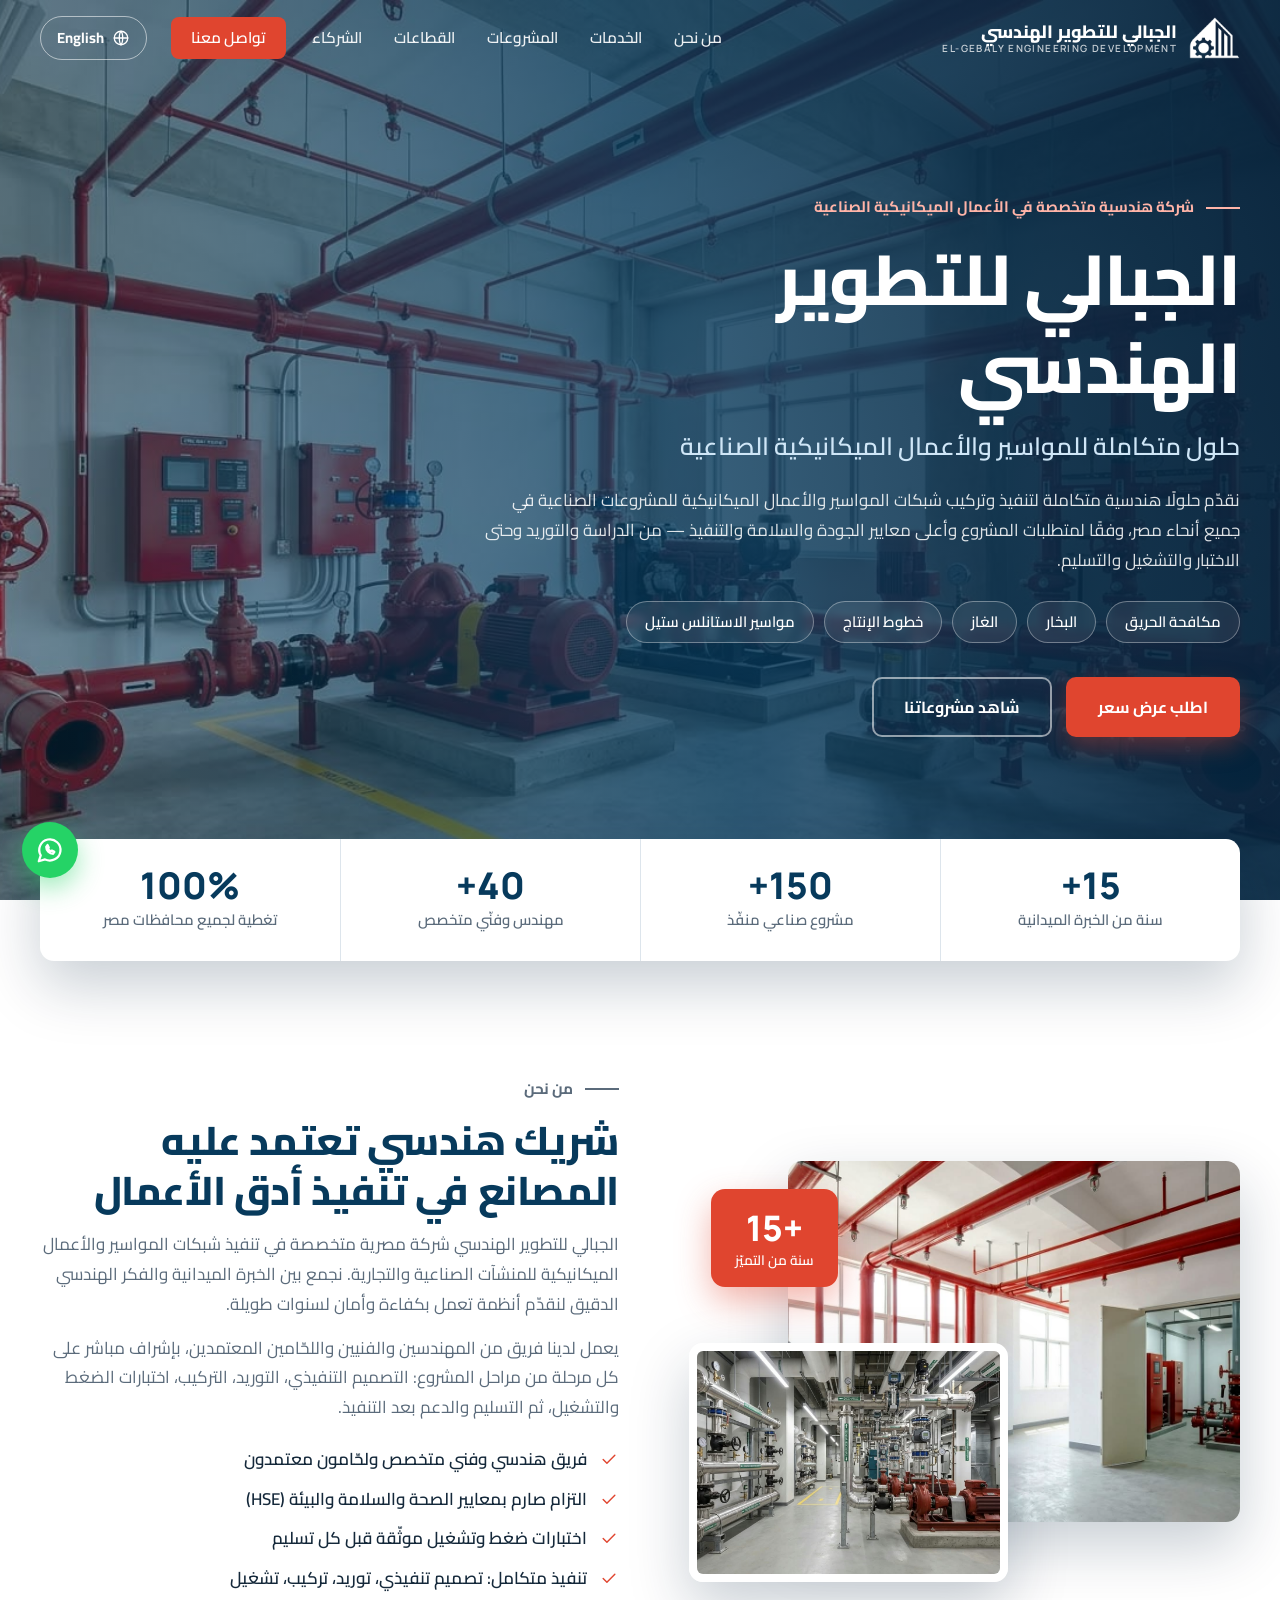
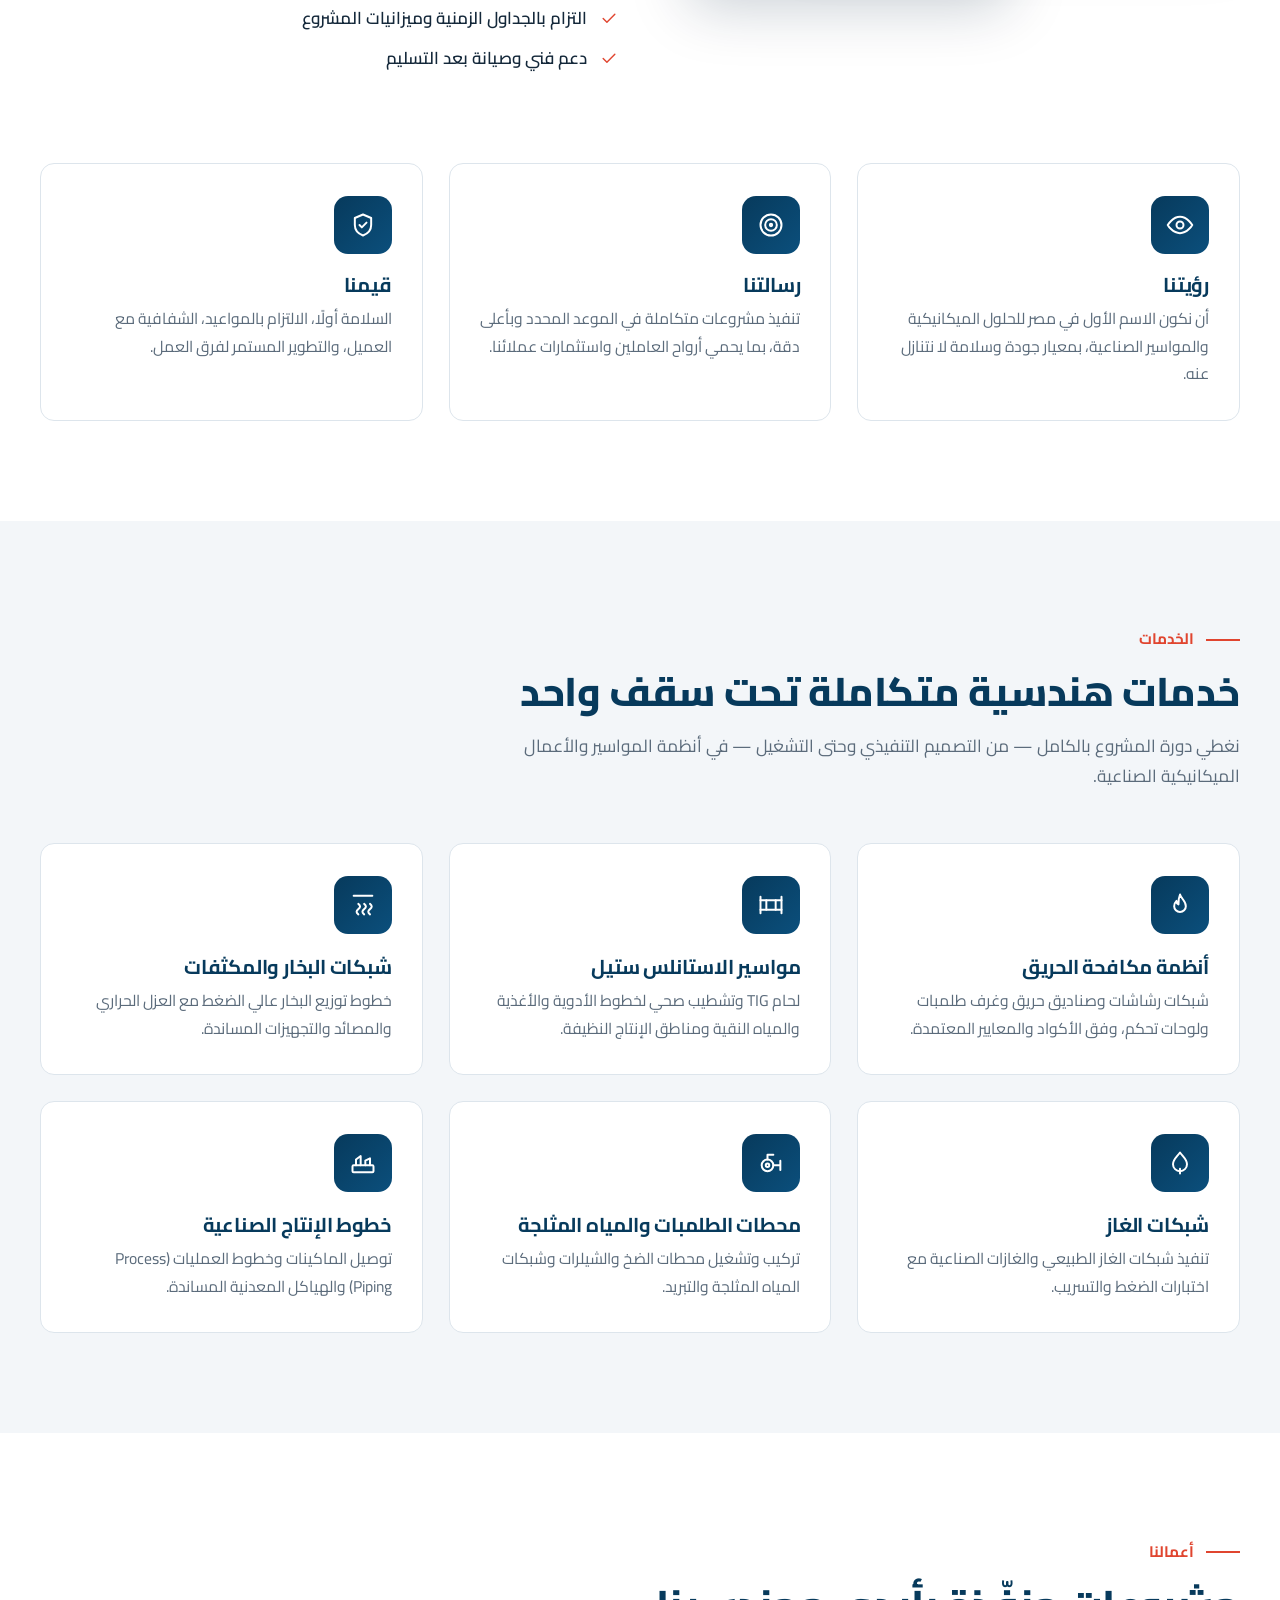
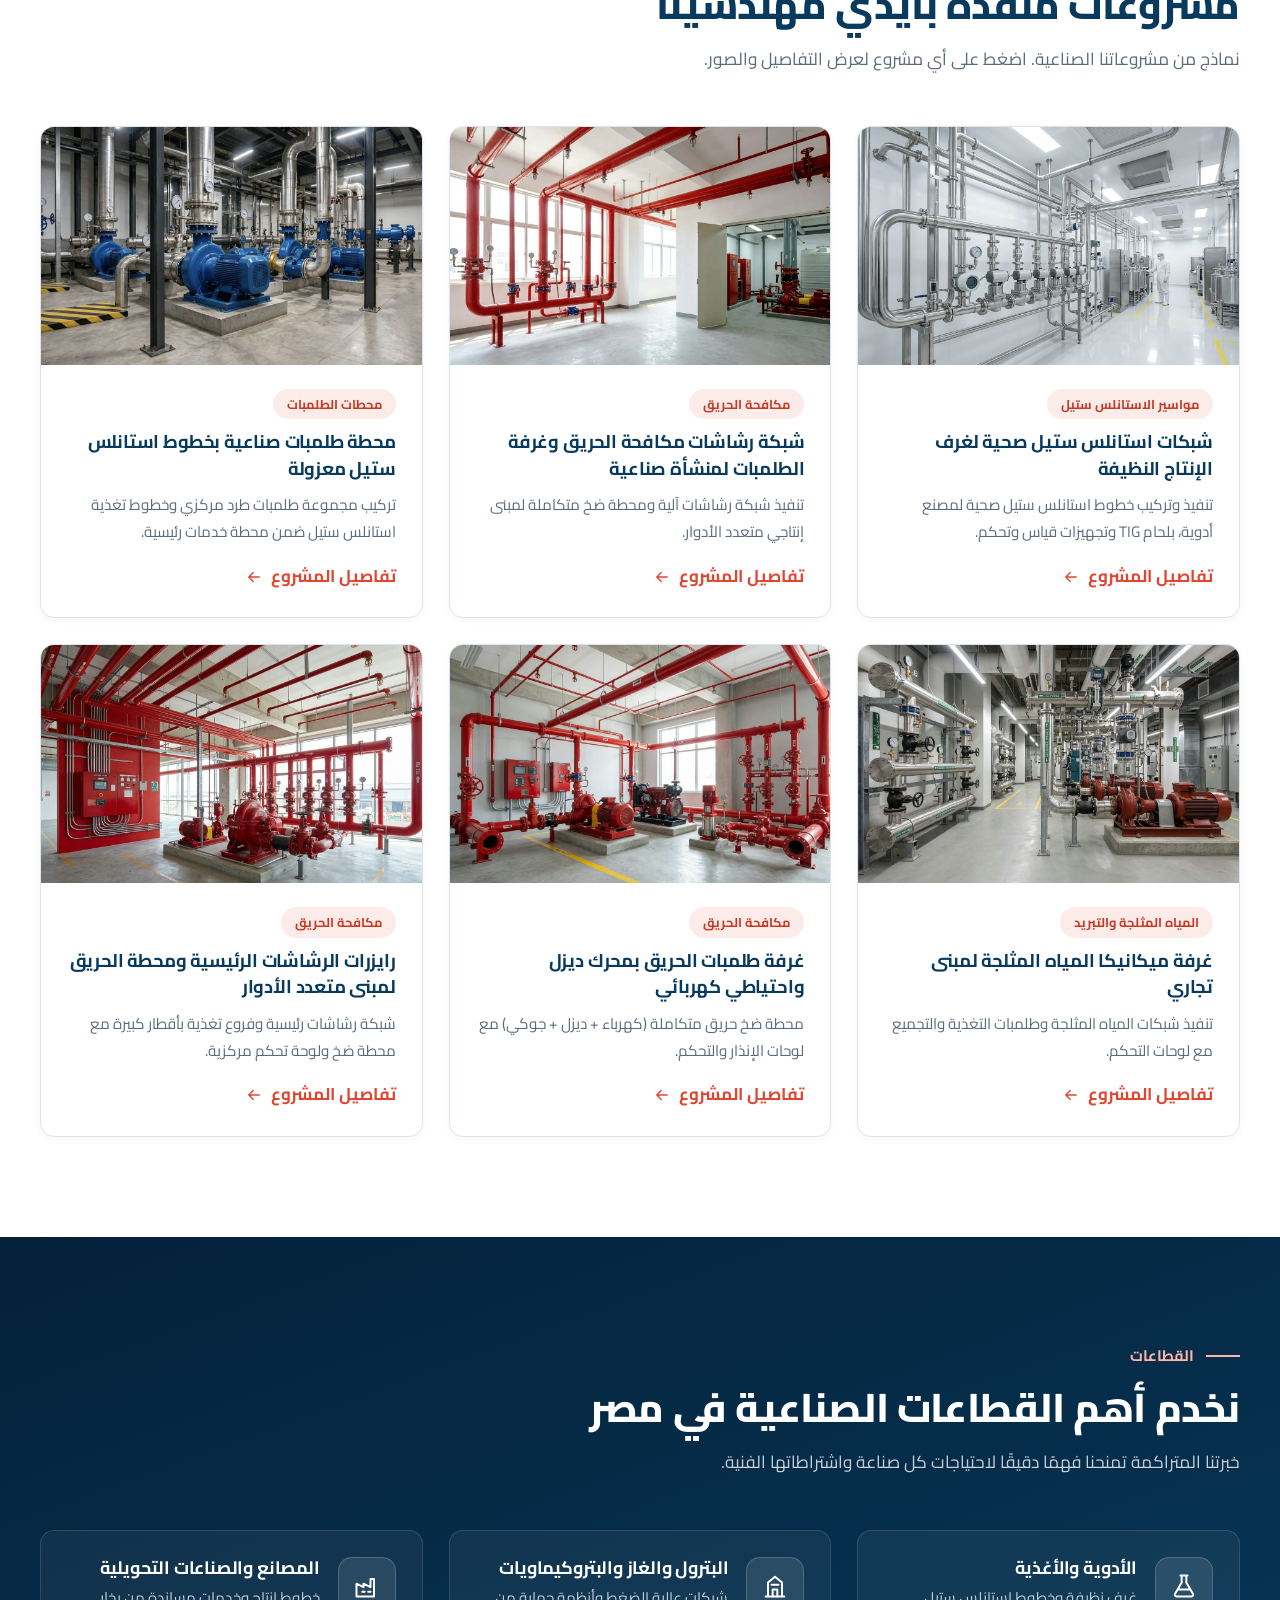
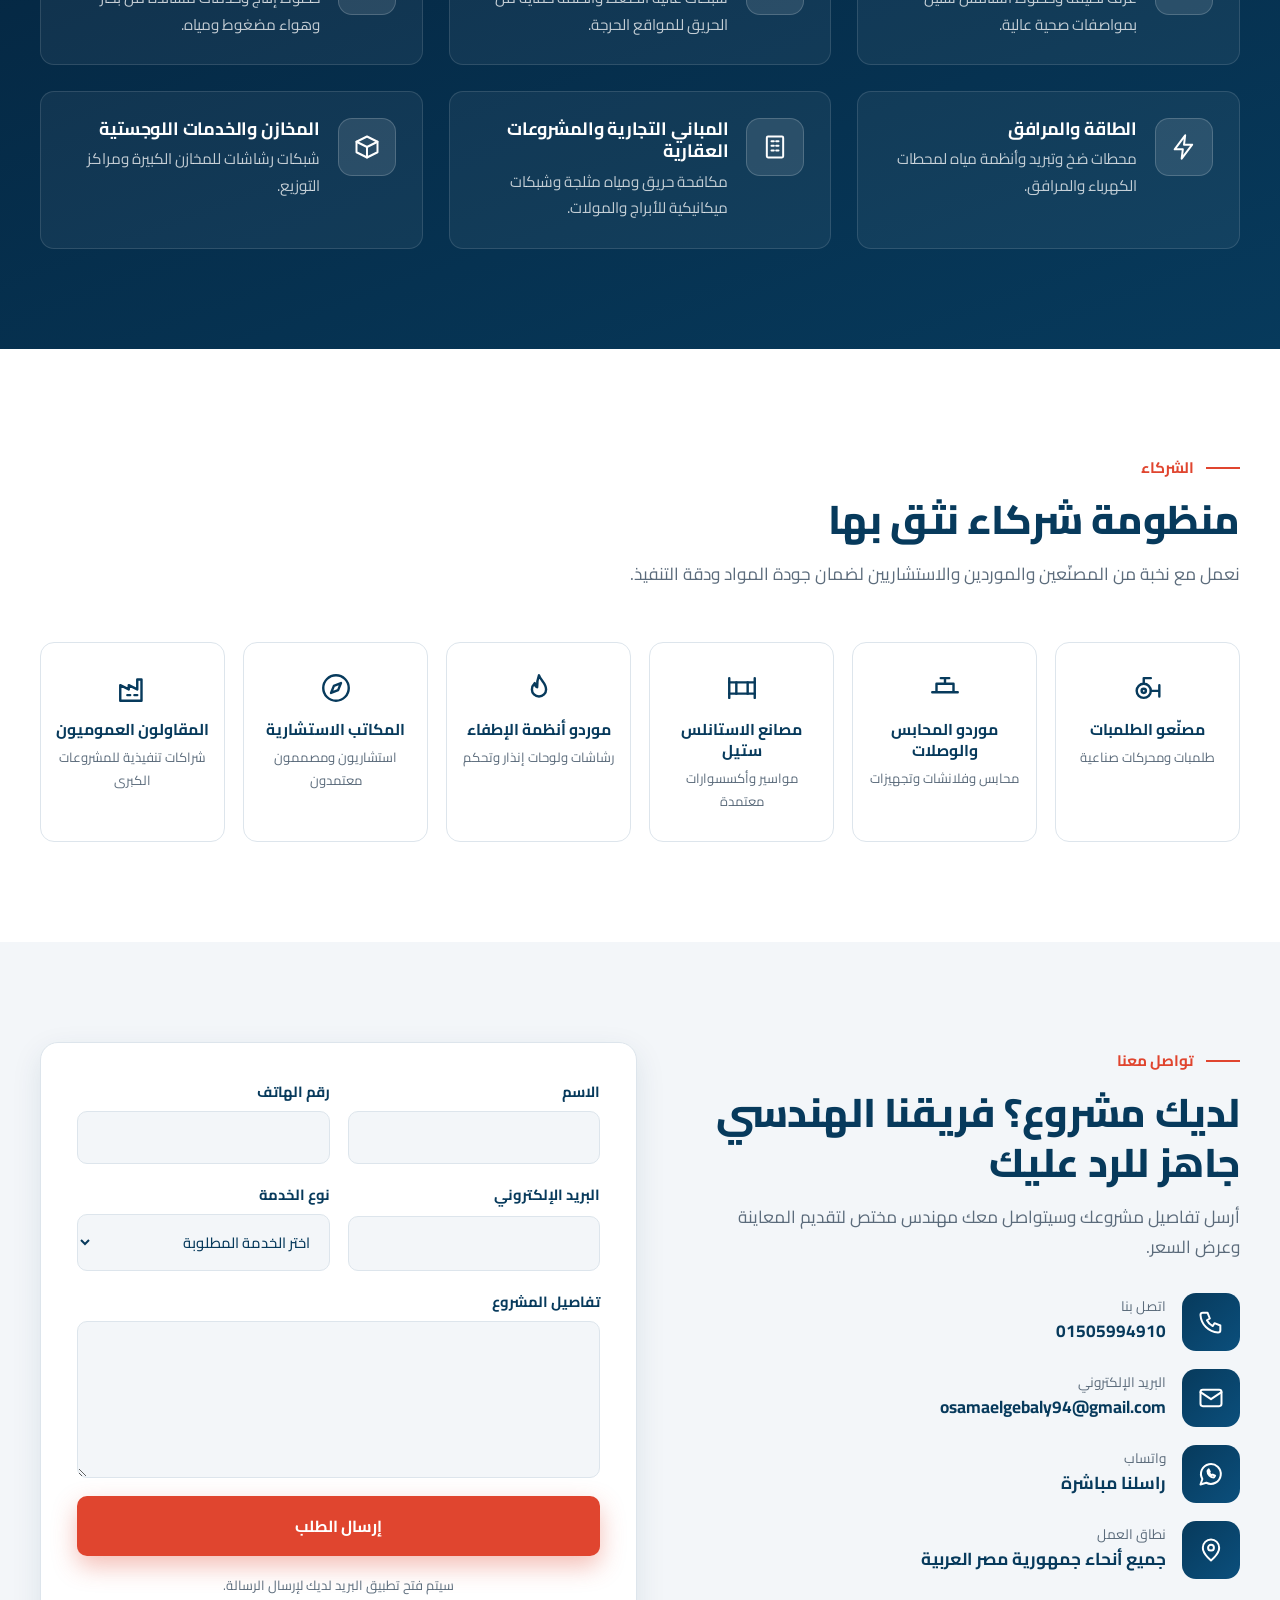
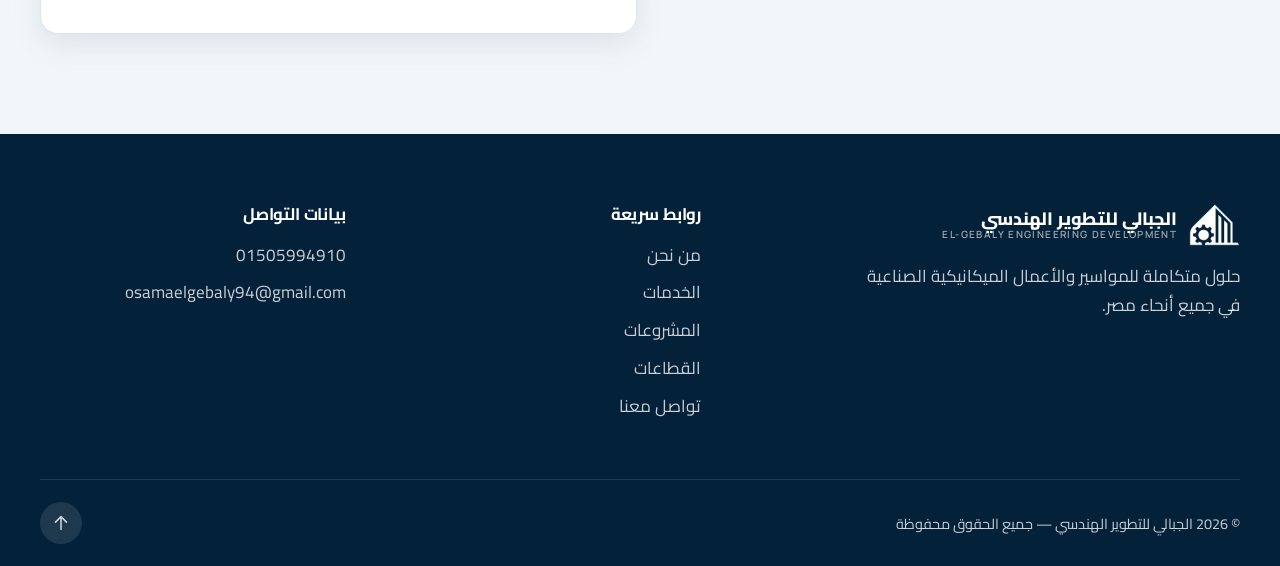
==== index.html @ 5c87c957 "Add El-Gebaly website" ====
<!DOCTYPE html>
<html lang="ar" dir="rtl">
<head>
  <meta charset="utf-8">
  <meta name="viewport" content="width=device-width, initial-scale=1">
  <title>الجبالي للتطوير الهندسي | حلول متكاملة للمواسير والأعمال الميكانيكية الصناعية</title>
  <meta name="description" content="الجبالي للتطوير الهندسي: تنفيذ وتركيب شبكات مكافحة الحريق والبخار والغاز ومواسير الاستانلس ستيل والأعمال الميكانيكية للمشروعات الصناعية في جميع أنحاء مصر.">
  <meta name="theme-color" content="#073a5c">
  <link rel="icon" type="image/png" href="assets/img/logo-mark.png">
  <link rel="preconnect" href="https://fonts.googleapis.com">
  <link rel="preconnect" href="https://fonts.gstatic.com" crossorigin>
  <link href="https://fonts.googleapis.com/css2?family=Cairo:wght@400;500;600;700;800&family=Manrope:wght@400;500;600;700;800&display=swap" rel="stylesheet">
  <link rel="stylesheet" href="css/style.css">
</head>
<body>

<a class="skip" href="#main">Skip to content</a>

<header class="header" id="header">
  <div class="wrap header-in">
    <a class="brand" href="#top" aria-label="El-Gebaly">
      <img src="assets/img/logo-mark.png" alt="" width="46" height="38">
      <span class="brand-text"><strong data-i18n="brand.name">الجبالي للتطوير الهندسي</strong><small data-i18n="brand.sub">EL-GEBALY ENGINEERING DEVELOPMENT</small></span>
    </a>

    <nav class="nav" id="nav" aria-label="Main">
      <a href="#about" data-spy="about" data-i18n="nav.about">من نحن</a>
      <a href="#services" data-spy="services" data-i18n="nav.services">الخدمات</a>
      <a href="#projects" data-spy="projects" data-i18n="nav.projects">المشروعات</a>
      <a href="#sectors" data-spy="sectors" data-i18n="nav.sectors">القطاعات</a>
      <a href="#partners" data-spy="partners" data-i18n="nav.partners">الشركاء</a>
      <a href="#contact" data-spy="contact" class="nav-cta" data-i18n="nav.contact">تواصل معنا</a>
    </nav>

    <div class="header-actions">
      <button class="lang-btn" id="langSwitch" type="button" aria-label="Switch language to English">
        <svg class="ic" viewBox="0 0 24 24" fill="none" stroke="currentColor" stroke-width="1.7" stroke-linecap="round" stroke-linejoin="round" aria-hidden="true"><circle cx="12" cy="12" r="9"/><path d="M3 12h18M12 3c3 3 3 15 0 18M12 3c-3 3-3 15 0 18"/></svg>
        <span>English</span>
      </button>
      <button class="nav-toggle" id="navToggle" type="button" aria-expanded="false" aria-controls="nav" data-i18n-aria="nav.menu" aria-label="القائمة"><i></i><i></i><i></i></button>
    </div>
  </div>
</header>

<main id="main">

  <!-- ============ HERO ============ -->
  <section class="hero" id="top">
    <div class="hero-slides" id="heroSlides" aria-hidden="true"></div>
    <div class="hero-shade" aria-hidden="true"></div>
    <div class="wrap hero-in">
      <p class="eyebrow eyebrow-light" data-i18n="hero.eyebrow">شركة هندسية متخصصة في الأعمال الميكانيكية الصناعية</p>
      <h1 data-i18n="hero.title">الجبالي للتطوير الهندسي</h1>
      <p class="hero-sub" data-i18n="hero.sub">حلول متكاملة للمواسير والأعمال الميكانيكية الصناعية</p>
      <p class="hero-text" data-i18n="hero.text"></p>
      <ul class="tags" id="heroTags"></ul>
      <div class="hero-cta">
        <a class="btn btn-primary" href="#contact"><span data-i18n="hero.cta1">اطلب عرض سعر</span></a>
        <a class="btn btn-ghost" href="#projects"><span data-i18n="hero.cta2">شاهد مشروعاتنا</span></a>
      </div>
    </div>

    <div class="wrap stats-wrap">
      <div class="stats">
        <div class="stat"><b class="stat-num" id="stat1" data-target="15">15</b><span data-i18n="stats.1.l"></span></div>
        <div class="stat"><b class="stat-num" id="stat2" data-target="150">150</b><span data-i18n="stats.2.l"></span></div>
        <div class="stat"><b class="stat-num" id="stat3" data-target="40">40</b><span data-i18n="stats.3.l"></span></div>
        <div class="stat"><b class="stat-num" id="stat4" data-target="100" data-suffix="%">100%</b><span data-i18n="stats.4.l"></span></div>
      </div>
    </div>
  </section>

  <!-- ============ ABOUT ============ -->
  <section class="section about" id="about">
    <div class="wrap about-grid">
      <div class="about-media reveal">
        <img class="about-img-1" src="assets/img/project-2.jpg" alt="" loading="lazy" width="1376" height="768">
        <img class="about-img-2" src="assets/img/project-4.jpg" alt="" loading="lazy" width="1376" height="768">
        <div class="about-badge"><b data-i18n="about.badge.v">+15</b><span data-i18n="about.badge.l">سنة من التميّز</span></div>
      </div>

      <div class="about-copy reveal">
        <p class="eyebrow" data-i18n="about.eyebrow">من نحن</p>
        <h2 data-i18n="about.title"></h2>
        <p data-i18n="about.p1"></p>
        <p data-i18n="about.p2"></p>
        <ul class="checks" id="aboutPoints"></ul>
      </div>
    </div>

    <div class="wrap pillars">
      <article class="pillar reveal">
        <div class="icon-box">
          <svg class="ic" viewBox="0 0 24 24" fill="none" stroke="currentColor" stroke-width="1.7" stroke-linecap="round" stroke-linejoin="round" aria-hidden="true"><path d="M1.5 12S5.5 5 12 5s10.5 7 10.5 7-4 7-10.5 7S1.5 12 1.5 12Z"/><circle cx="12" cy="12" r="3"/></svg>
        </div>
        <h3 data-i18n="about.vision.t">رؤيتنا</h3><p data-i18n="about.vision.d"></p>
      </article>
      <article class="pillar reveal" style="--d:80ms">
        <div class="icon-box">
          <svg class="ic" viewBox="0 0 24 24" fill="none" stroke="currentColor" stroke-width="1.7" stroke-linecap="round" stroke-linejoin="round" aria-hidden="true"><circle cx="12" cy="12" r="9"/><circle cx="12" cy="12" r="5"/><circle cx="12" cy="12" r="1"/></svg>
        </div>
        <h3 data-i18n="about.mission.t">رسالتنا</h3><p data-i18n="about.mission.d"></p>
      </article>
      <article class="pillar reveal" style="--d:160ms">
        <div class="icon-box">
          <svg class="ic" viewBox="0 0 24 24" fill="none" stroke="currentColor" stroke-width="1.7" stroke-linecap="round" stroke-linejoin="round" aria-hidden="true"><path d="M12 3 5 6v6c0 4.5 3 7.5 7 9 4-1.5 7-4.5 7-9V6l-7-3Z"/><path d="m9 12 2 2 4-4"/></svg>
        </div>
        <h3 data-i18n="about.values.t">قيمنا</h3><p data-i18n="about.values.d"></p>
      </article>
    </div>
  </section>

  <!-- ============ SERVICES + PROJECTS ============ -->
  <section class="section alt" id="services">
    <div class="wrap">
      <header class="section-head reveal">
        <p class="eyebrow" data-i18n="services.eyebrow">الخدمات</p>
        <h2 data-i18n="services.title"></h2>
        <p class="lead" data-i18n="services.lead"></p>
      </header>
      <div class="grid grid-3" id="servicesGrid"></div>
    </div>
  </section>

  <section class="section" id="projects">
    <div class="wrap">
      <header class="section-head reveal">
        <p class="eyebrow" data-i18n="projects.eyebrow">أعمالنا</p>
        <h2 data-i18n="projects.title"></h2>
        <p class="lead" data-i18n="projects.lead"></p>
      </header>
      <div class="grid grid-3 projects" id="projectsGrid"></div>
    </div>
  </section>

  <!-- ============ SECTORS ============ -->
  <section class="section dark" id="sectors">
    <div class="wrap">
      <header class="section-head reveal">
        <p class="eyebrow eyebrow-light" data-i18n="sectors.eyebrow">القطاعات</p>
        <h2 data-i18n="sectors.title"></h2>
        <p class="lead" data-i18n="sectors.lead"></p>
      </header>
      <div class="grid grid-3" id="sectorsGrid"></div>
    </div>
  </section>

  <!-- ============ PARTNERS ============ -->
  <section class="section" id="partners">
    <div class="wrap">
      <header class="section-head reveal">
        <p class="eyebrow" data-i18n="partners.eyebrow">الشركاء</p>
        <h2 data-i18n="partners.title"></h2>
        <p class="lead" data-i18n="partners.lead"></p>
      </header>
      <div class="partners-grid" id="partnersGrid"></div>
    </div>
  </section>

  <!-- ============ CONTACT ============ -->
  <section class="section alt contact" id="contact">
    <div class="wrap contact-grid">
      <div class="contact-info reveal">
        <p class="eyebrow" data-i18n="contact.eyebrow">تواصل معنا</p>
        <h2 data-i18n="contact.title"></h2>
        <p class="lead" data-i18n="contact.lead"></p>

        <ul class="contact-list">
          <li>
            <div class="icon-box"><svg class="ic" viewBox="0 0 24 24" fill="none" stroke="currentColor" stroke-width="1.7" stroke-linecap="round" stroke-linejoin="round" aria-hidden="true"><path d="M5 4h4l2 5-2.5 1.5a11 11 0 0 0 5 5L15 13l5 2v4a2 2 0 0 1-2 2A16 16 0 0 1 3 6a2 2 0 0 1 2-2Z"/></svg></div>
            <div><small data-i18n="contact.phone">اتصل بنا</small><a href="tel:+201505994910" dir="ltr">01505994910</a></div>
          </li>
          <li>
            <div class="icon-box"><svg class="ic" viewBox="0 0 24 24" fill="none" stroke="currentColor" stroke-width="1.7" stroke-linecap="round" stroke-linejoin="round" aria-hidden="true"><rect x="3" y="5" width="18" height="14" rx="2"/><path d="m3 7 9 6 9-6"/></svg></div>
            <div><small data-i18n="contact.email">البريد الإلكتروني</small><a href="mailto:osamaelgebaly94@gmail.com" dir="ltr">osamaelgebaly94@gmail.com</a></div>
          </li>
          <li>
            <div class="icon-box"><svg class="ic" viewBox="0 0 24 24" fill="none" stroke="currentColor" stroke-width="1.7" stroke-linecap="round" stroke-linejoin="round" aria-hidden="true"><path d="M3 21l1.6-4.7A8.5 8.5 0 1 1 8 19.5L3 21Z"/><path d="M9 9.5c0 3 2.5 5.5 5.5 5.5l1-1.5-2-1-1 .5c-.8-.4-1.6-1.2-2-2l.5-1-1-2L9 9.5Z"/></svg></div>
            <div><small data-i18n="contact.whatsapp">واتساب</small><a href="https://wa.me/201505994910" target="_blank" rel="noopener" data-i18n="contact.whatsapp.v">راسلنا مباشرة</a></div>
          </li>
          <li>
            <div class="icon-box"><svg class="ic" viewBox="0 0 24 24" fill="none" stroke="currentColor" stroke-width="1.7" stroke-linecap="round" stroke-linejoin="round" aria-hidden="true"><path d="M12 21s7-6 7-11a7 7 0 0 0-14 0c0 5 7 11 7 11Z"/><circle cx="12" cy="10" r="2.5"/></svg></div>
            <div><small data-i18n="contact.area">نطاق العمل</small><span data-i18n="contact.area.v">جميع أنحاء جمهورية مصر العربية</span></div>
          </li>
        </ul>
      </div>

      <form class="form reveal" id="contactForm" style="--d:100ms">
        <div class="row">
          <label><span data-i18n="form.name">الاسم</span><input id="fName" type="text" required autocomplete="name"></label>
          <label><span data-i18n="form.phone">رقم الهاتف</span><input id="fPhone" type="tel" dir="ltr" required autocomplete="tel"></label>
        </div>
        <div class="row">
          <label><span data-i18n="form.email">البريد الإلكتروني</span><input id="fEmail" type="email" dir="ltr" autocomplete="email"></label>
          <label><span data-i18n="form.service">نوع الخدمة</span><select id="fService"></select></label>
        </div>
        <label><span data-i18n="form.message">تفاصيل المشروع</span><textarea id="fMsg" rows="5" required></textarea></label>
        <button class="btn btn-primary" type="submit"><span data-i18n="form.send">إرسال الطلب</span></button>
        <p class="form-note" data-i18n="form.note"></p>
      </form>
    </div>
  </section>

</main>

<footer class="footer">
  <div class="wrap footer-grid">
    <div class="footer-brand">
      <a class="brand brand-light" href="#top">
        <img src="assets/img/logo-mark-white.png" alt="" width="46" height="38">
        <span class="brand-text"><strong data-i18n="brand.name">الجبالي للتطوير الهندسي</strong><small data-i18n="brand.sub">EL-GEBALY ENGINEERING DEVELOPMENT</small></span>
      </a>
      <p data-i18n="footer.about"></p>
    </div>
    <div>
      <h4 data-i18n="footer.links">روابط سريعة</h4>
      <ul>
        <li><a href="#about" data-i18n="nav.about">من نحن</a></li>
        <li><a href="#services" data-i18n="nav.services">الخدمات</a></li>
        <li><a href="#projects" data-i18n="nav.projects">المشروعات</a></li>
        <li><a href="#sectors" data-i18n="nav.sectors">القطاعات</a></li>
        <li><a href="#contact" data-i18n="nav.contact">تواصل معنا</a></li>
      </ul>
    </div>
    <div>
      <h4 data-i18n="footer.contact">بيانات التواصل</h4>
      <ul>
        <li><a href="tel:+201505994910" dir="ltr">01505994910</a></li>
        <li><a href="mailto:osamaelgebaly94@gmail.com" dir="ltr">osamaelgebaly94@gmail.com</a></li>
      </ul>
    </div>
  </div>
  <div class="wrap footer-bottom">
    <span>© <span data-year>2026</span> <span data-i18n="brand.name">الجبالي للتطوير الهندسي</span> — <span data-i18n="footer.rights">جميع الحقوق محفوظة</span></span>
    <a href="#top" class="to-top" data-i18n-aria="footer.top" aria-label="العودة للأعلى">
      <svg class="ic" viewBox="0 0 24 24" fill="none" stroke="currentColor" stroke-width="1.7" stroke-linecap="round" stroke-linejoin="round" aria-hidden="true"><path d="M12 19V5M6 11l6-6 6 6"/></svg>
    </a>
  </div>
</footer>

<a class="wa-float" href="https://wa.me/201505994910" target="_blank" rel="noopener" aria-label="WhatsApp">
  <svg viewBox="0 0 24 24" fill="none" stroke="currentColor" stroke-width="1.8" stroke-linecap="round" stroke-linejoin="round" aria-hidden="true"><path d="M3 21l1.6-4.7A8.5 8.5 0 1 1 8 19.5L3 21Z"/><path d="M9 9.5c0 3 2.5 5.5 5.5 5.5l1-1.5-2-1-1 .5c-.8-.4-1.6-1.2-2-2l.5-1-1-2L9 9.5Z"/></svg>
</a>

<script src="js/data.js"></script>
<script src="js/main.js"></script>
</body>
</html>
---- css/style.css ----
/* =========================================================
   El-Gebaly Engineering Development
   Direction-aware (RTL default / LTR) — uses logical properties
   ========================================================= */
:root {
  --navy: #073a5c;
  --navy-2: #0b4f7c;
  --deep: #04213a;
  --accent: #e0452f;
  --accent-2: #c93a26;
  --ink: #14283a;
  --muted: #5b6b7b;
  --line: #dde5ec;
  --bg: #ffffff;
  --alt: #f3f6f9;
  --radius: 14px;
  --shadow: 0 10px 30px rgba(7, 58, 92, .10);
  --shadow-lg: 0 24px 60px rgba(4, 33, 58, .22);
  --header-h: 76px;
  --font-ar: 'Cairo', 'Segoe UI', Tahoma, sans-serif;
  --font-en: 'Manrope', 'Segoe UI', system-ui, sans-serif;
}

*, *::before, *::after { box-sizing: border-box; }
html { scroll-behavior: smooth; scroll-padding-top: calc(var(--header-h) + 8px); -webkit-text-size-adjust: 100%; }
html[lang="ar"] body { font-family: var(--font-ar); }
html[lang="en"] body { font-family: var(--font-en); }
body { margin: 0; color: var(--ink); background: var(--bg); line-height: 1.75; font-size: 17px; -webkit-font-smoothing: antialiased; }
img { max-width: 100%; display: block; }
a { color: inherit; text-decoration: none; }
ul { list-style: none; margin: 0; padding: 0; }
h1, h2, h3, h4, p { margin: 0; }
h1, h2, h3, h4 { line-height: 1.25; letter-spacing: -.01em; }
button, input, select, textarea { font: inherit; color: inherit; }
[hidden] { display: none !important; }

.wrap { width: min(1200px, 100% - 40px); margin-inline: auto; }
.skip { position: absolute; inset-inline-start: 8px; top: -60px; background: #fff; padding: 8px 14px; border-radius: 8px; z-index: 200; }
.skip:focus { top: 8px; }
:focus-visible { outline: 3px solid var(--accent); outline-offset: 3px; border-radius: 6px; }

.ic { width: 22px; height: 22px; flex: none; }
.ic-lg { width: 34px; height: 34px; }
.ic-check { width: 20px; height: 20px; color: var(--accent); margin-top: 4px; }
[dir="rtl"] .ic-arrow { transform: scaleX(-1); }
[dir="ltr"] .ic-back { transform: scaleX(-1); }
[dir="rtl"] .ic-back { transform: none; }

/* ---------- buttons ---------- */
.btn { display: inline-flex; align-items: center; justify-content: center; gap: 10px; padding: 14px 30px; border-radius: 10px; font-weight: 700; font-size: 1rem; border: 2px solid transparent; cursor: pointer; transition: transform .2s, background .2s, border-color .2s, box-shadow .2s; }
.btn-primary { background: var(--accent); color: #fff; box-shadow: 0 10px 24px rgba(224, 69, 47, .35); }
.btn-primary:hover { background: var(--accent-2); transform: translateY(-2px); }
.btn-ghost { border-color: rgba(255, 255, 255, .55); color: #fff; }
.btn-ghost:hover { background: #fff; color: var(--navy); }
.btn-block { width: 100%; margin-top: 8px; }

/* ---------- header ---------- */
.header { position: fixed; inset-inline: 0; top: 0; z-index: 100; height: var(--header-h); display: flex; align-items: center; transition: background .3s, box-shadow .3s; }
.header-in { display: flex; align-items: center; gap: 24px; }
.header.scrolled { background: rgba(255, 255, 255, .97); backdrop-filter: blur(10px); box-shadow: 0 2px 20px rgba(4, 33, 58, .10); }
.brand { display: flex; align-items: center; gap: 12px; margin-inline-end: auto; }
.brand img { height: 42px; width: auto; }
.brand-text { display: flex; flex-direction: column; line-height: 1.15; }
.brand-text strong { white-space: nowrap; font-size: 1.12rem; font-weight: 800; color: #fff; transition: color .3s; }
.brand-text small { font-size: .62rem; letter-spacing: .14em; color: rgba(255, 255, 255, .75); font-family: var(--font-en); font-weight: 600; transition: color .3s; }
.header.scrolled .brand-text strong { color: var(--navy); }
.header.scrolled .brand-text small { color: var(--muted); }
.header:not(.scrolled) .brand img { content: url("../assets/img/logo-mark-white.png"); }

.nav { display: flex; align-items: center; gap: 4px; }
.nav a { padding: 8px 14px; border-radius: 8px; font-weight: 600; font-size: .96rem; color: rgba(255, 255, 255, .92); transition: color .2s, background .2s; }
.header.scrolled .nav a { color: var(--ink); }
.nav a:hover { color: var(--accent) !important; }
.nav a.active:not(.nav-cta) { color: var(--accent) !important; }
.nav a.nav-cta { background: var(--accent); color: #fff !important; padding-inline: 20px; margin-inline-start: 8px; }
.nav a.nav-cta:hover { background: var(--accent-2); }

.header-actions { display: flex; align-items: center; gap: 10px; }
.lang-btn { display: inline-flex; align-items: center; gap: 8px; padding: 8px 16px; border-radius: 999px; border: 1.5px solid rgba(255, 255, 255, .55); background: transparent; color: #fff; cursor: pointer; font-weight: 700; font-size: .92rem; transition: .2s; }
.header.scrolled .lang-btn { border-color: var(--line); color: var(--navy); }
@media (hover: hover) {
  .header.scrolled .lang-btn:hover, .header .lang-btn:hover, .nav-open .header .lang-btn:hover { background: var(--navy); border-color: var(--navy); color: #fff; }
}
.lang-btn .ic { width: 18px; height: 18px; }

.nav-toggle { display: none; width: 44px; height: 44px; border: 0; background: transparent; cursor: pointer; position: relative; }
.nav-toggle i { position: absolute; inset-inline: 10px; height: 2px; background: #fff; border-radius: 2px; transition: .25s; }
.header.scrolled .nav-toggle i { background: var(--navy); }
.nav-toggle i:nth-child(1) { top: 15px; } .nav-toggle i:nth-child(2) { top: 21px; } .nav-toggle i:nth-child(3) { top: 27px; }
.nav-open .nav-toggle i:nth-child(1) { top: 21px; transform: rotate(45deg); }
.nav-open .nav-toggle i:nth-child(2) { opacity: 0; }
.nav-open .nav-toggle i:nth-child(3) { top: 21px; transform: rotate(-45deg); }

/* ---------- hero ---------- */
.hero { position: relative; min-height: 100vh; min-height: 100svh; display: flex; flex-direction: column; justify-content: center; color: #fff; padding-top: calc(var(--header-h) + 40px); background: var(--deep); }
.hero-slides, .hero-shade { position: absolute; inset: 0; overflow: hidden; }
.hero-slide { position: absolute; inset: 0; background-size: cover; background-position: center; opacity: 0; transform: scale(1.06); transition: opacity 1.6s ease, transform 8s ease-out; }
.hero-slide.active { opacity: 1; transform: scale(1); }
.hero-shade { background: linear-gradient(100deg, rgba(4, 33, 58, .95) 0%, rgba(7, 58, 92, .80) 48%, rgba(7, 58, 92, .35) 100%); }
[dir="rtl"] .hero-shade { background: linear-gradient(260deg, rgba(4, 33, 58, .95) 0%, rgba(7, 58, 92, .80) 48%, rgba(7, 58, 92, .35) 100%); }
.hero-in { position: relative; z-index: 1; max-width: 1200px; padding-block: 40px 130px; }
.hero-in > * { max-width: 760px; }
.eyebrow { display: inline-flex; align-items: center; gap: 12px; font-weight: 700; font-size: .95rem; color: var(--accent); margin-bottom: 14px; }
.eyebrow::before { content: ""; width: 34px; height: 2px; background: currentColor; }
.eyebrow-light { color: #ffb4a8; }
.hero h1 { font-size: clamp(2.4rem, 6vw, 4.4rem); font-weight: 800; margin-bottom: 14px; }
.hero-sub { font-size: clamp(1.15rem, 2.2vw, 1.55rem); font-weight: 600; color: #cfe6f7; margin-bottom: 18px; }
.hero-text { color: rgba(255, 255, 255, .86); font-size: 1.06rem; margin-bottom: 26px; }
.tags { display: flex; flex-wrap: wrap; gap: 10px; margin-bottom: 34px; }
.tags li { padding: 7px 18px; border: 1px solid rgba(255, 255, 255, .35); border-radius: 999px; background: rgba(255, 255, 255, .08); backdrop-filter: blur(4px); font-weight: 600; font-size: .93rem; }
.hero-cta { display: flex; flex-wrap: wrap; gap: 14px; }

.stats-wrap { position: absolute; z-index: 2; inset-inline: 0; bottom: 0; transform: translateY(50%); }
.stats { display: grid; grid-template-columns: repeat(4, 1fr); background: #fff; border-radius: var(--radius); box-shadow: var(--shadow-lg); overflow: hidden; }
.stat { padding: 26px 20px; text-align: center; color: var(--ink); border-inline-end: 1px solid var(--line); }
.stat:last-child { border-inline-end: 0; }
.stat b { display: block; font-size: 2.3rem; line-height: 1.1; font-weight: 800; color: var(--navy); font-family: var(--font-en); }
.stat span { font-size: .93rem; color: var(--muted); font-weight: 600; }

/* ---------- sections ---------- */
.section { padding-block: 100px; }
.hero + .section { padding-top: 170px; }
.section.alt { background: var(--alt); }
.section.dark { background: linear-gradient(160deg, var(--deep), var(--navy)); color: #fff; }
.section-head { max-width: 720px; margin-bottom: 52px; }
.section-head h2, .about-copy h2, .contact-info h2 { font-size: clamp(1.7rem, 3.4vw, 2.5rem); font-weight: 800; color: var(--navy); margin-bottom: 14px; }
.dark .section-head h2 { color: #fff; }
.lead { color: var(--muted); font-size: 1.08rem; }
.dark .lead { color: rgba(255, 255, 255, .78); }

.grid { display: grid; gap: 26px; }
.grid-3 { grid-template-columns: repeat(3, 1fr); }

.icon-box { width: 58px; height: 58px; border-radius: 14px; background: linear-gradient(135deg, var(--navy), var(--navy-2)); color: #fff; display: grid; place-items: center; flex: none; }
.icon-box .ic { width: 28px; height: 28px; }
.icon-box.light { background: rgba(255, 255, 255, .10); border: 1px solid rgba(255, 255, 255, .18); }

/* ---------- about ---------- */
.about-grid { display: grid; grid-template-columns: 1fr 1.05fr; gap: 70px; align-items: center; }
.about-media { position: relative; padding-bottom: 60px; }
.about-img-1, .about-img-2 { height: auto; }
.about-img-1 { width: 82%; aspect-ratio: 4/3.2; object-fit: cover; border-radius: var(--radius); box-shadow: var(--shadow-lg); }
.about-img-2 { position: absolute; inset-inline-end: 0; bottom: 0; width: 58%; aspect-ratio: 4/3; object-fit: cover; border-radius: var(--radius); border: 8px solid #fff; box-shadow: var(--shadow-lg); }
.about-badge { position: absolute; top: 28px; inset-inline-end: 4%; background: var(--accent); color: #fff; padding: 18px 24px; border-radius: 14px; text-align: center; box-shadow: 0 14px 34px rgba(224, 69, 47, .4); line-height: 1.2; }
.about-badge b { display: block; font-size: 2.2rem; font-family: var(--font-en); font-weight: 800; }
.about-badge span { font-size: .85rem; font-weight: 600; }
.about-copy p { color: var(--muted); margin-bottom: 14px; }
.checks { margin-top: 22px; display: grid; gap: 10px; }
.checks li { display: flex; gap: 12px; align-items: flex-start; font-weight: 600; color: var(--ink); }
.pillars { display: grid; grid-template-columns: repeat(3, 1fr); gap: 26px; margin-top: 90px; }
.pillar { padding: 32px 30px; border: 1px solid var(--line); border-radius: var(--radius); background: #fff; transition: transform .25s, box-shadow .25s, border-color .25s; }
.pillar:hover { transform: translateY(-6px); box-shadow: var(--shadow); border-color: transparent; }
.pillar h3 { margin: 18px 0 8px; color: var(--navy); font-size: 1.25rem; }
.pillar p { color: var(--muted); font-size: .98rem; }

/* ---------- cards ---------- */
.card { background: #fff; padding: 32px 30px; border-radius: var(--radius); border: 1px solid var(--line); transition: transform .25s, box-shadow .25s; position: relative; overflow: hidden; }
.card::after { content: ""; position: absolute; inset-inline: 0; bottom: 0; height: 4px; background: var(--accent); transform: scaleX(0); transition: transform .3s; transform-origin: center; }
.card:hover { transform: translateY(-6px); box-shadow: var(--shadow); }
.card:hover::after { transform: scaleX(1); }
.card h3 { margin: 20px 0 8px; font-size: 1.25rem; color: var(--navy); }
.card p { color: var(--muted); font-size: .98rem; }

/* ---------- projects ---------- */
.project { display: flex; flex-direction: column; background: #fff; border-radius: var(--radius); overflow: hidden; border: 1px solid var(--line); box-shadow: 0 2px 8px rgba(4, 33, 58, .04); transition: transform .3s, box-shadow .3s; }
.project:hover { transform: translateY(-8px); box-shadow: var(--shadow-lg); }
.project-img { aspect-ratio: 16/10; overflow: hidden; background: var(--alt); }
.project-img img { width: 100%; height: 100%; object-fit: cover; transition: transform .7s ease; }
.project:hover .project-img img { transform: scale(1.08); }
.project-body { padding: 24px 26px 26px; display: flex; flex-direction: column; gap: 10px; flex: 1; }
.project-body h3 { font-size: 1.15rem; color: var(--navy); line-height: 1.45; }
.project-body p { color: var(--muted); font-size: .95rem; flex: 1; }
.project-more { display: inline-flex; align-items: center; gap: 8px; color: var(--accent); font-weight: 700; margin-top: 6px; }
.project-more .ic { width: 18px; height: 18px; transition: transform .2s; }
.project:hover .project-more .ic { transform: translateX(6px); }
[dir="rtl"] .project:hover .project-more .ic { transform: scaleX(-1) translateX(6px); }
.chip { align-self: flex-start; padding: 4px 14px; border-radius: 999px; font-size: .8rem; font-weight: 700; background: rgba(224, 69, 47, .10); color: var(--accent-2); }
.chip-light { background: var(--accent); color: #fff; }

/* ---------- sectors ---------- */
.sector { display: flex; gap: 18px; align-items: flex-start; padding: 26px; border-radius: var(--radius); background: rgba(255, 255, 255, .05); border: 1px solid rgba(255, 255, 255, .12); transition: background .25s, transform .25s; }
.sector:hover { background: rgba(255, 255, 255, .11); transform: translateY(-4px); }
.sector h3 { font-size: 1.12rem; margin-bottom: 6px; }
.sector p { color: rgba(255, 255, 255, .75); font-size: .95rem; }

/* ---------- partners ---------- */
.partners-grid { display: grid; grid-template-columns: repeat(6, 1fr); gap: 18px; }
.partner { display: flex; flex-direction: column; align-items: center; text-align: center; gap: 6px; padding: 28px 14px; border: 1px solid var(--line); border-radius: var(--radius); background: #fff; color: var(--navy); transition: .25s; }
.partner:hover { border-color: var(--accent); box-shadow: var(--shadow); transform: translateY(-4px); }
.partner strong { font-size: .98rem; line-height: 1.35; margin-top: 8px; }
.partner span { font-size: .82rem; color: var(--muted); }

/* ---------- contact ---------- */
.contact-grid { display: grid; grid-template-columns: 1fr 1.1fr; gap: 60px; align-items: start; }
.contact-list { margin-top: 30px; display: grid; gap: 18px; }
.contact-list li { display: flex; align-items: center; gap: 16px; }
.contact-list small { display: block; color: var(--muted); font-size: .85rem; line-height: 1.4; }
.contact-list a, .contact-list span { font-weight: 700; color: var(--navy); font-size: 1.08rem; }
.contact-list a:hover { color: var(--accent); }
.form { background: #fff; padding: 36px; border-radius: 18px; box-shadow: var(--shadow); display: grid; gap: 18px; border: 1px solid var(--line); }
.form .row { display: grid; grid-template-columns: 1fr 1fr; gap: 18px; }
.form label { display: grid; gap: 6px; font-weight: 700; font-size: .92rem; color: var(--navy); }
.form input, .form select, .form textarea { width: 100%; padding: 13px 15px; border: 1.5px solid var(--line); border-radius: 10px; background: var(--alt); transition: border-color .2s, background .2s; font-weight: 500; }
.form input:focus, .form select:focus, .form textarea:focus { outline: none; border-color: var(--navy); background: #fff; }
.form textarea { resize: vertical; min-height: 120px; }
.form-note { font-size: .82rem; color: var(--muted); text-align: center; }

/* ---------- footer ---------- */
.footer { background: var(--deep); color: rgba(255, 255, 255, .78); padding-top: 70px; }
.footer-grid { display: grid; grid-template-columns: 1.6fr 1fr 1fr; gap: 50px; padding-bottom: 50px; }
.footer .brand { margin-bottom: 16px; }
.footer .brand-text strong { color: #fff; }
.footer .brand-text small { color: rgba(255, 255, 255, .6); }
.footer-brand p { max-width: 380px; }
.footer h4 { color: #fff; font-size: 1.05rem; margin-bottom: 16px; }
.footer li { margin-bottom: 8px; }
.footer a:hover { color: #fff; }
.footer-bottom { display: flex; justify-content: space-between; align-items: center; gap: 16px; padding-block: 22px; border-top: 1px solid rgba(255, 255, 255, .12); font-size: .9rem; }
.to-top { width: 42px; height: 42px; display: grid; place-items: center; border-radius: 50%; background: rgba(255, 255, 255, .1); transition: background .2s; }
.to-top:hover { background: var(--accent); }

.wa-float { position: fixed; inset-inline-end: 22px; bottom: 22px; z-index: 90; width: 56px; height: 56px; border-radius: 50%; background: #25d366; color: #fff; display: grid; place-items: center; box-shadow: 0 10px 26px rgba(37, 211, 102, .45); transition: transform .2s; }
.wa-float:hover { transform: scale(1.08); }
.wa-float svg { width: 30px; height: 30px; }

/* ---------- project page ---------- */
.p-hero { position: relative; color: #fff; padding: calc(var(--header-h) + 70px) 0 80px; background: var(--deep); overflow: hidden; min-height: 460px; display: flex; align-items: flex-end; }
.p-hero-img { position: absolute; inset: 0; background-size: cover; background-position: center; }
.p-hero .hero-shade { background: linear-gradient(0deg, rgba(4, 33, 58, .96) 4%, rgba(4, 33, 58, .55) 60%, rgba(4, 33, 58, .35) 100%); }
.p-hero-in { position: relative; z-index: 1; display: flex; flex-direction: column; align-items: flex-start; gap: 14px; }
.p-hero h1 { font-size: clamp(1.9rem, 4.4vw, 3.2rem); font-weight: 800; max-width: 900px; }
.p-hero .hero-sub { margin: 0; max-width: 760px; }
.back { display: inline-flex; align-items: center; gap: 8px; font-weight: 700; color: #cfe6f7; }
.back:hover { color: #fff; }
.back .ic { width: 18px; height: 18px; }

.p-body { padding-block: 70px; }
.p-grid { display: grid; grid-template-columns: 1.7fr 1fr; gap: 56px; align-items: start; }
.p-main h2 { font-size: 1.8rem; color: var(--navy); margin-bottom: 14px; }
.p-main h3 { font-size: 1.3rem; color: var(--navy); margin: 34px 0 12px; }
.p-main p { color: var(--muted); margin-bottom: 14px; }
.specs { display: grid; grid-template-columns: repeat(2, 1fr); gap: 14px; }
.specs div { padding: 16px 18px; border: 1px solid var(--line); border-inline-start: 4px solid var(--accent); border-radius: 10px; background: var(--alt); }
.specs span { display: block; font-size: .82rem; color: var(--muted); }
.specs b { color: var(--navy); }
.p-side { position: sticky; top: calc(var(--header-h) + 20px); }
.info-card { padding: 30px; border-radius: 18px; background: #fff; border: 1px solid var(--line); box-shadow: var(--shadow); }
.info-card h3 { color: var(--navy); font-size: 1.2rem; margin-bottom: 14px; }
.info-card li { display: flex; flex-direction: column; padding: 12px 0; border-bottom: 1px solid var(--line); }
.info-card li span { font-size: .82rem; color: var(--muted); }
.info-card li b { color: var(--ink); }
.gallery { display: grid; grid-template-columns: repeat(3, 1fr); gap: 16px; }
.g-item { padding: 0; border: 0; background: none; cursor: zoom-in; border-radius: var(--radius); overflow: hidden; aspect-ratio: 4/3; }
.g-item img { width: 100%; height: 100%; object-fit: cover; transition: transform .5s; }
.g-item:hover img { transform: scale(1.06); }
.lightbox { position: fixed; inset: 0; z-index: 300; background: rgba(4, 20, 34, .92); display: grid; place-items: center; padding: 30px; }
.lightbox img { max-height: 90vh; max-width: 100%; border-radius: 10px; }
.lightbox button { position: absolute; top: 18px; inset-inline-end: 24px; background: none; border: 0; color: #fff; font-size: 2.6rem; cursor: pointer; line-height: 1; }
.cta-band { background: linear-gradient(120deg, var(--navy), var(--deep)); color: #fff; padding-block: 56px; }
.cta-in { display: flex; align-items: center; justify-content: space-between; gap: 30px; flex-wrap: wrap; }
.cta-in h2 { font-size: 1.9rem; margin-bottom: 6px; }
.cta-in p { color: rgba(255, 255, 255, .8); }

/* ---------- reveal ---------- */
.reveal { opacity: 0; transform: translateY(26px); transition: opacity .7s ease, transform .7s ease; transition-delay: var(--d, 0ms); }
.reveal.in { opacity: 1; transform: none; }
@media (prefers-reduced-motion: reduce) {
  .reveal { opacity: 1; transform: none; transition: none; }
  .hero-slide { transition: none; transform: none; }
  html { scroll-behavior: auto; }
}

/* ---------- responsive ---------- */
@media (max-width: 1080px) {
  .partners-grid { grid-template-columns: repeat(3, 1fr); }
  .about-grid, .contact-grid { gap: 40px; }
}
@media (max-width: 960px) {
  :root { --header-h: 68px; }
  .nav-toggle { display: block; }
  .nav { position: fixed; inset: var(--header-h) 0 auto 0; background: #fff; flex-direction: column; align-items: stretch; padding: 14px 20px 24px; gap: 2px; box-shadow: 0 20px 40px rgba(4, 33, 58, .18); transform: translateY(-14px); opacity: 0; pointer-events: none; transition: .25s; }
  .nav-open .nav { transform: none; opacity: 1; pointer-events: auto; }
  .nav a, .header .nav a { color: var(--ink); padding: 13px 14px; }
  .nav a.nav-cta { margin: 10px 0 0; text-align: center; }
  .nav-open .header, .nav-open .header:not(.scrolled) { background: #fff; }
  .nav-open .header .brand-text strong { color: var(--navy); }
  .nav-open .header .brand-text small { color: var(--muted); }
  .nav-open .header:not(.scrolled) .brand img { content: url("../assets/img/logo-mark.png"); }
  .nav-open .header .nav-toggle i { background: var(--navy); }
  .nav-open .header .lang-btn { border-color: var(--line); color: var(--navy); }
  .grid-3 { grid-template-columns: repeat(2, 1fr); }
  .about-grid, .contact-grid, .p-grid { grid-template-columns: 1fr; }
  .about-media { max-width: 560px; margin-inline: auto; width: 100%; padding-bottom: 40px; }
  .about-img-1 { width: 80%; aspect-ratio: 4/3; }
  .about-img-2 { width: 50%; aspect-ratio: 4/3; border-width: 6px; }
  .about-badge { top: 16px; padding: 10px 16px; }
  .about-badge b { font-size: 1.6rem; }
  .about-badge span { font-size: .75rem; }
  .p-side { position: static; }
  .footer-grid { grid-template-columns: 1fr 1fr; }
  .footer-brand { grid-column: 1 / -1; }
}
@media (max-width: 640px) {
  body { font-size: 16px; }
  .section { padding-block: 70px; }
  .hero + .section { padding-top: 250px; }
  .grid-3, .pillars, .gallery { grid-template-columns: 1fr; }
  .pillars { margin-top: 60px; }
  .pillars { margin-top: 60px; }
  .partners-grid { grid-template-columns: repeat(2, 1fr); }
  .stats { grid-template-columns: repeat(2, 1fr); }
  .stat { padding: 18px 12px; }
  .stat b { font-size: 1.8rem; }
  .stat:nth-child(2) { border-inline-end: 0; }
  .stat:nth-child(-n+2) { border-bottom: 1px solid var(--line); }
  .hero-in { padding-block: 20px 120px; }
  .brand-text small { display: none; }
  .brand { min-width: 0; gap: 8px; }
  .brand-text strong { font-size: .9rem; }
  .brand img { height: 32px; }
  .header-in { gap: 8px; }
  .header-actions { flex: none; gap: 4px; }
  .lang-btn { padding: 6px 10px; font-size: .82rem; gap: 6px; }
  .lang-btn .ic { display: none; }
  .nav-toggle { width: 38px; }
  .form { padding: 24px 20px; }
  .form .row, .specs { grid-template-columns: 1fr; }
  .footer-grid { grid-template-columns: 1fr; }
  .footer-bottom { flex-direction: column-reverse; text-align: center; }
  .btn { width: 100%; }
  .hero-cta { width: 100%; }
  .cta-in .btn { width: 100%; }
}
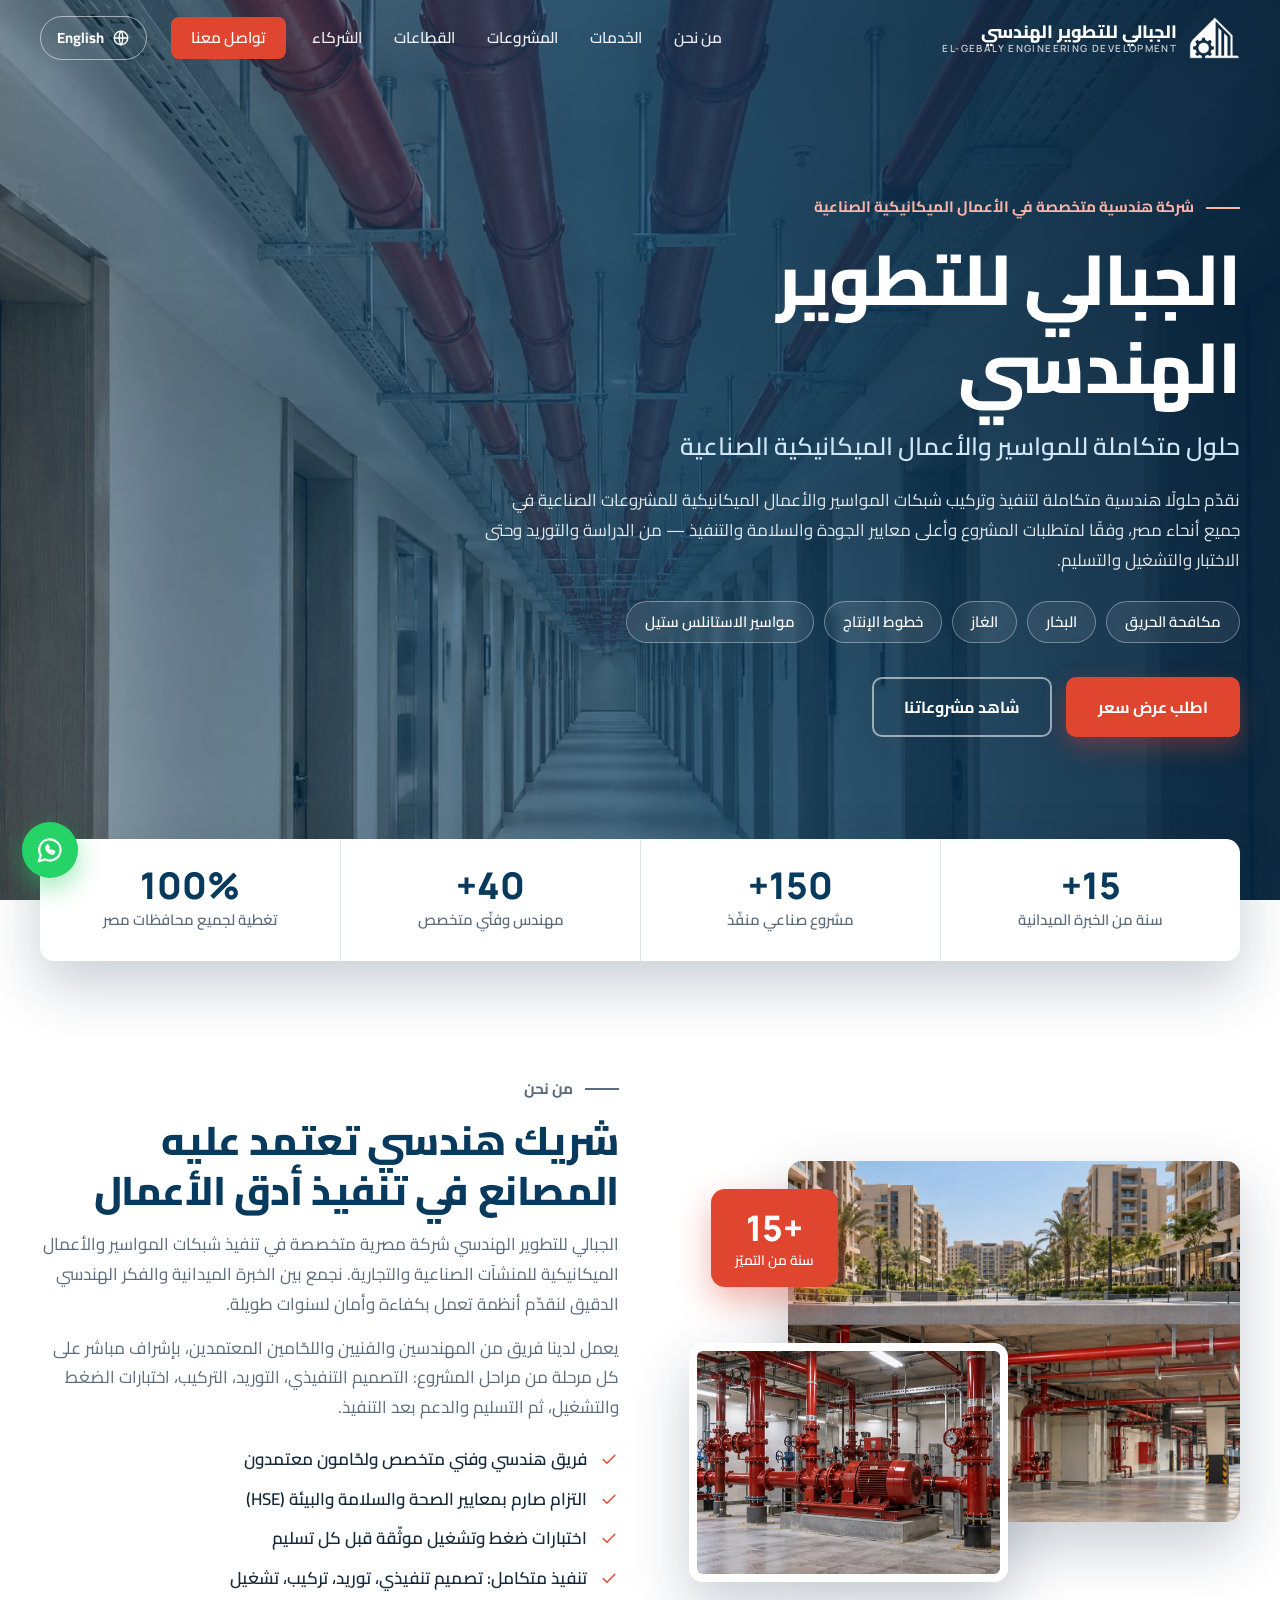
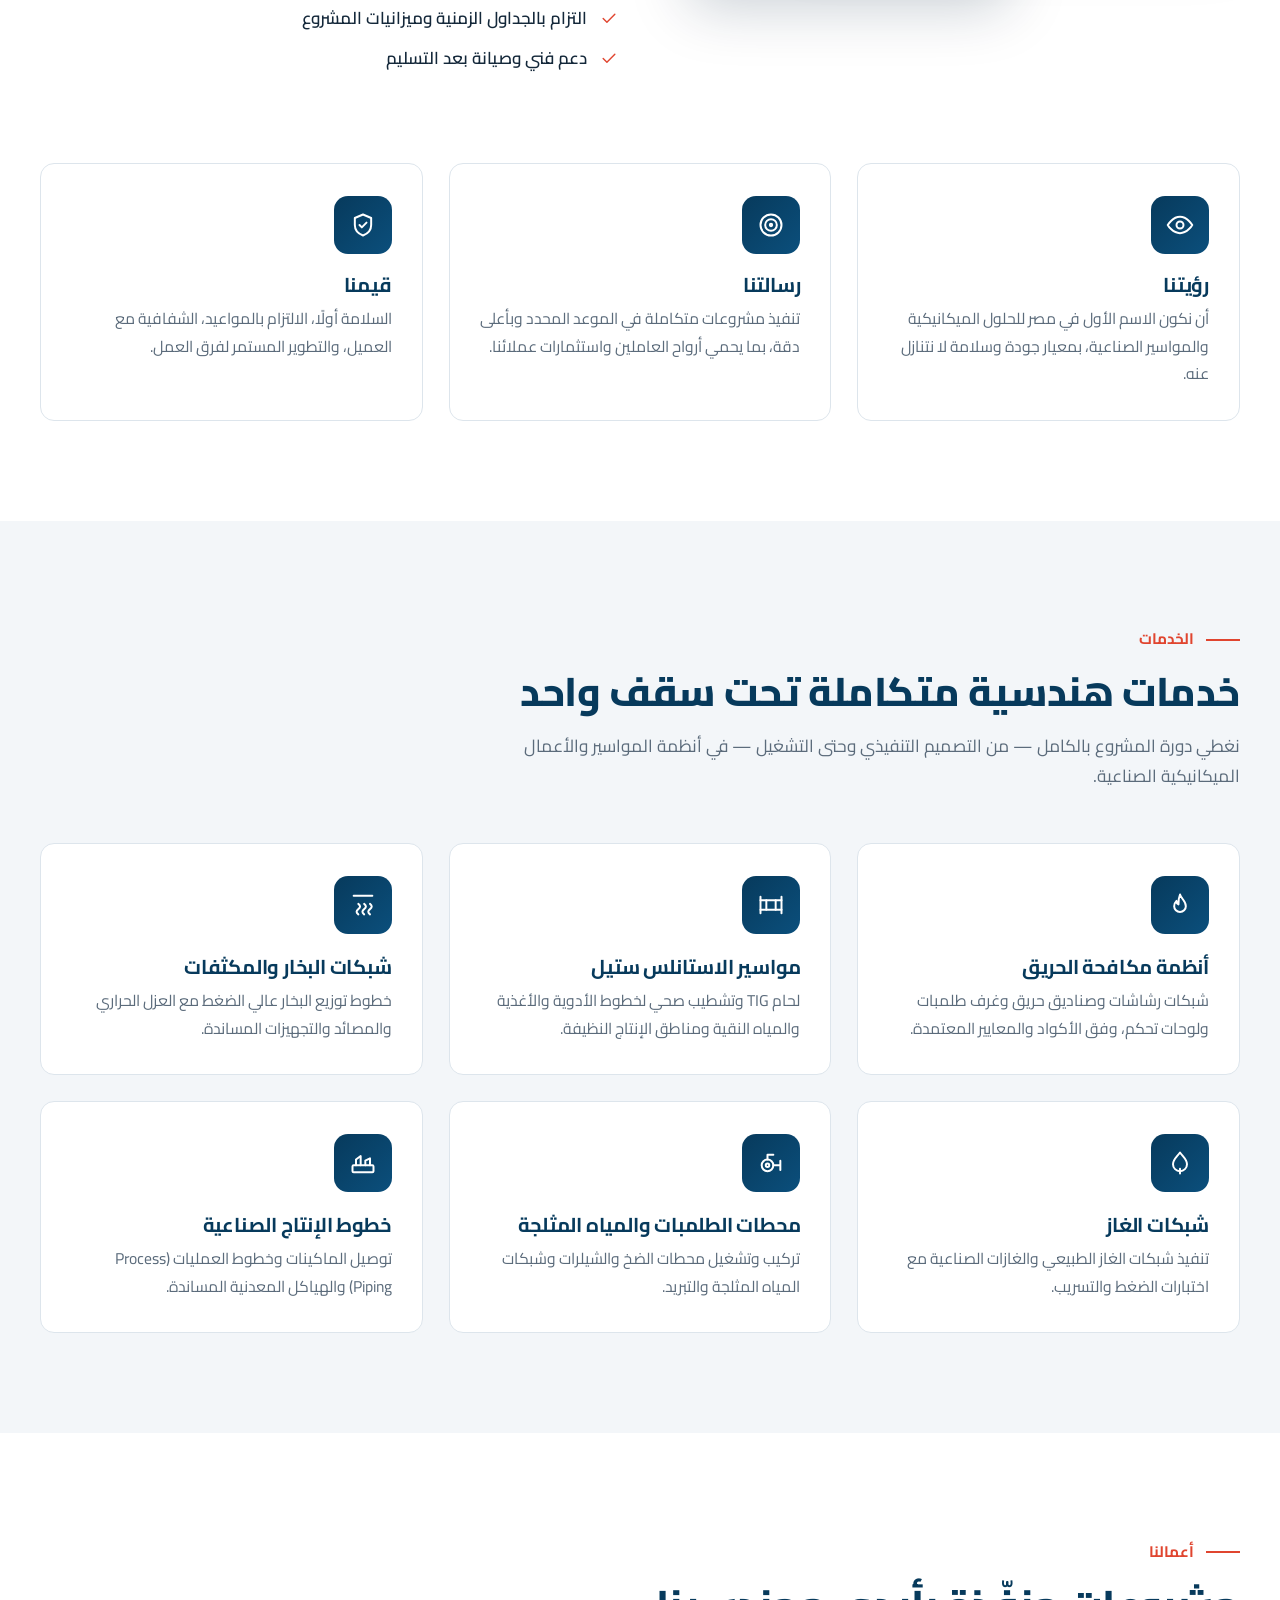
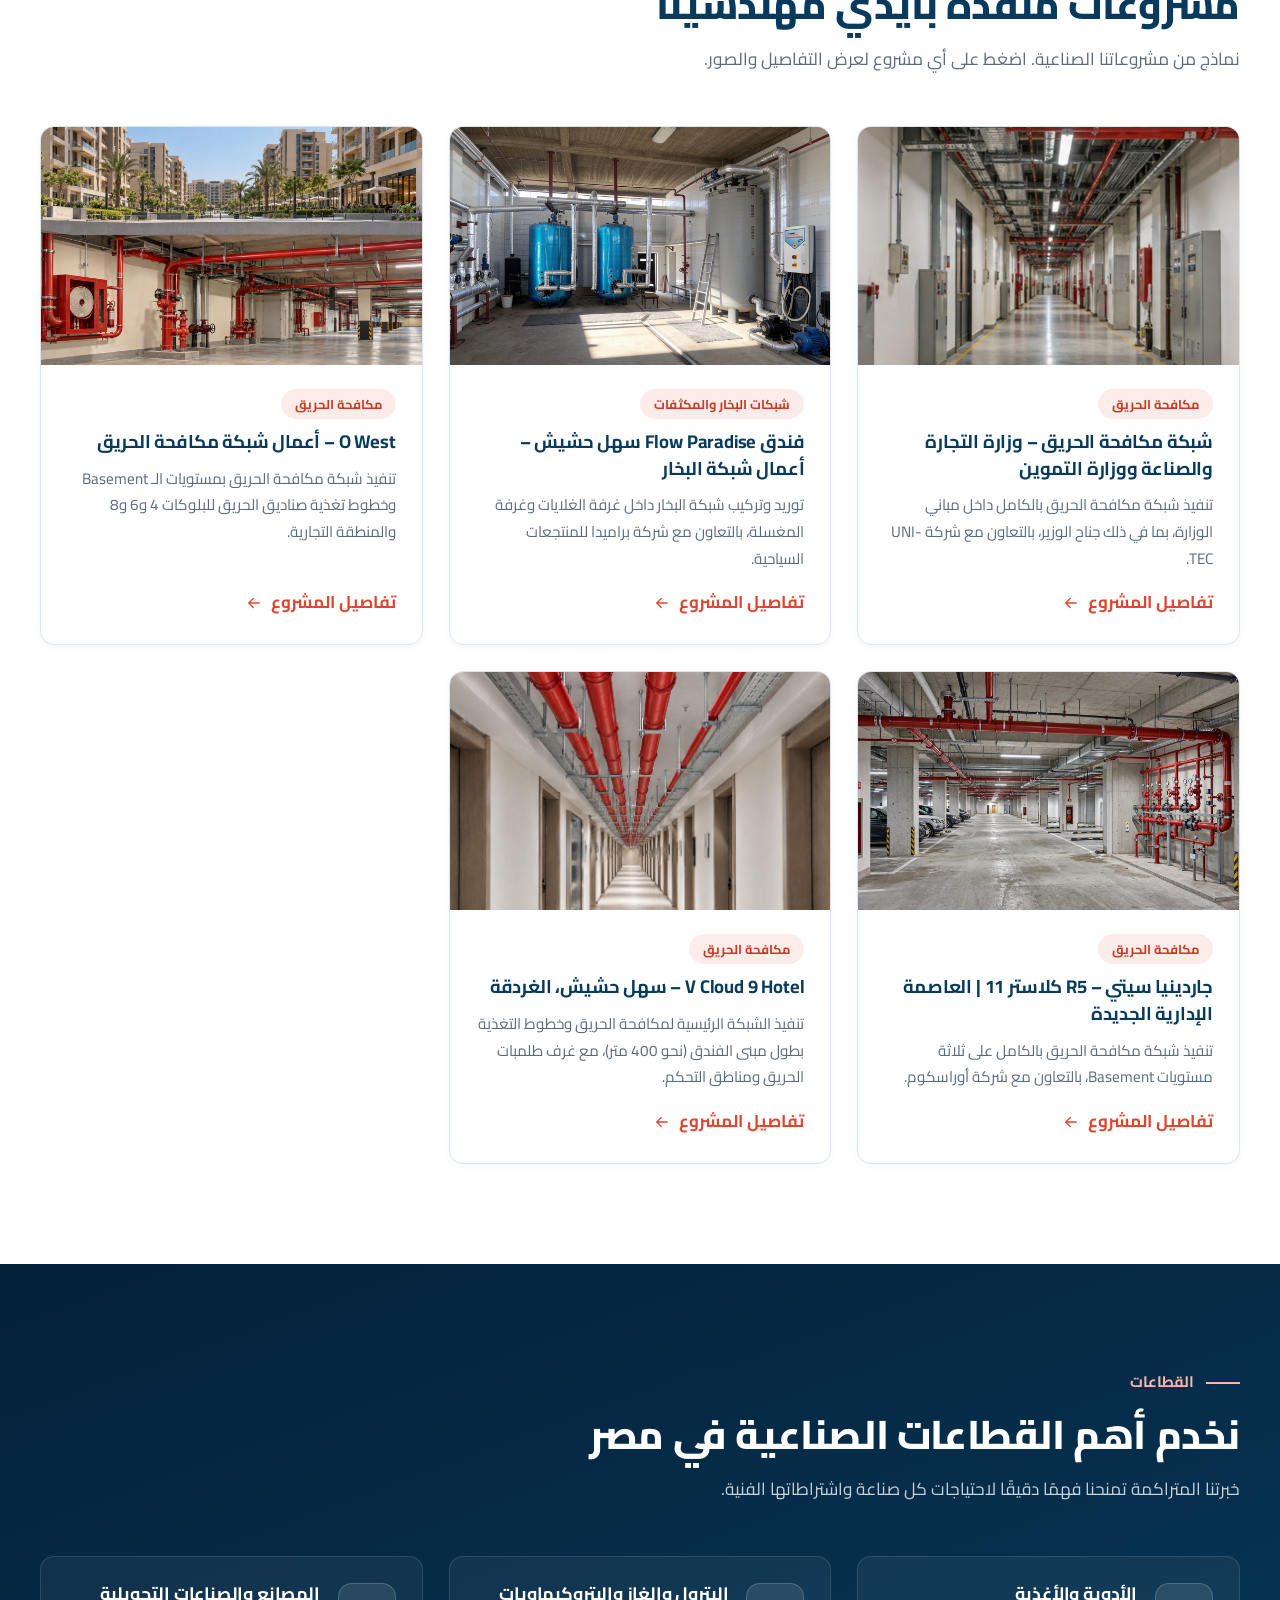
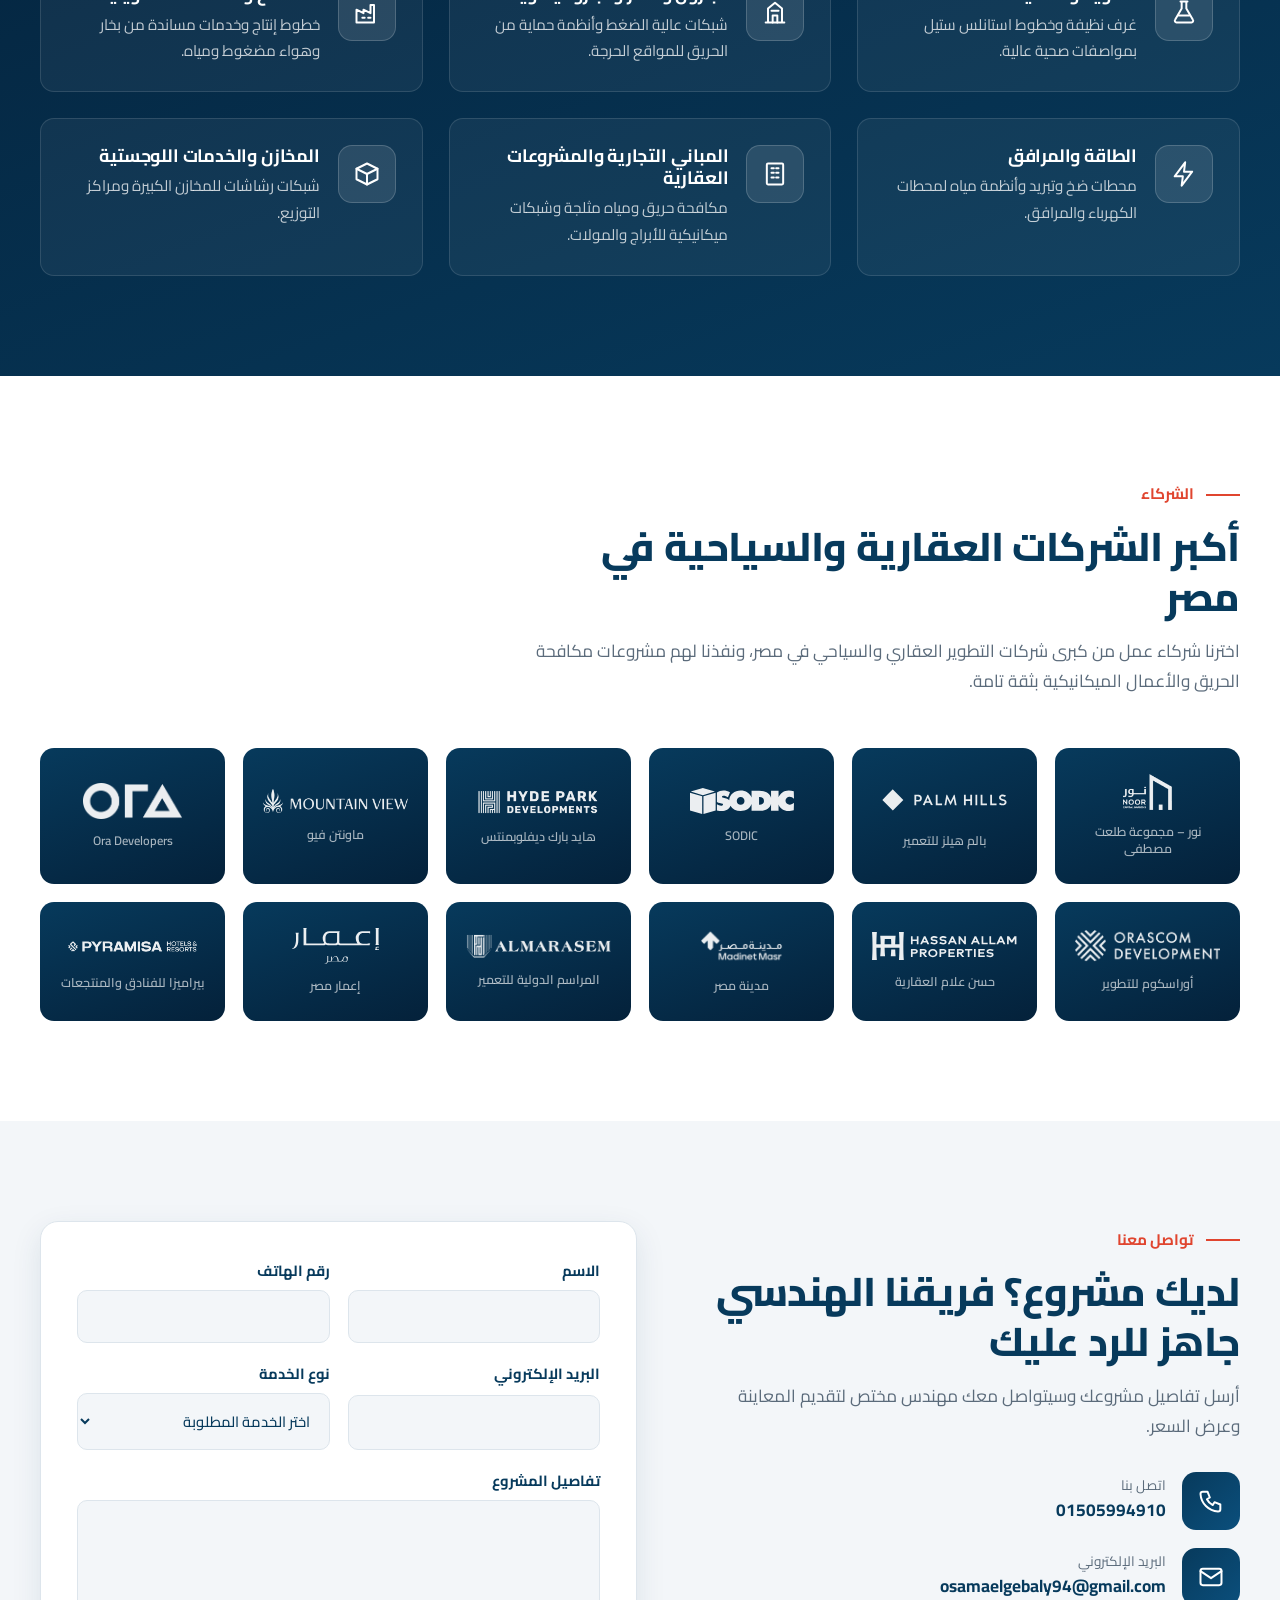
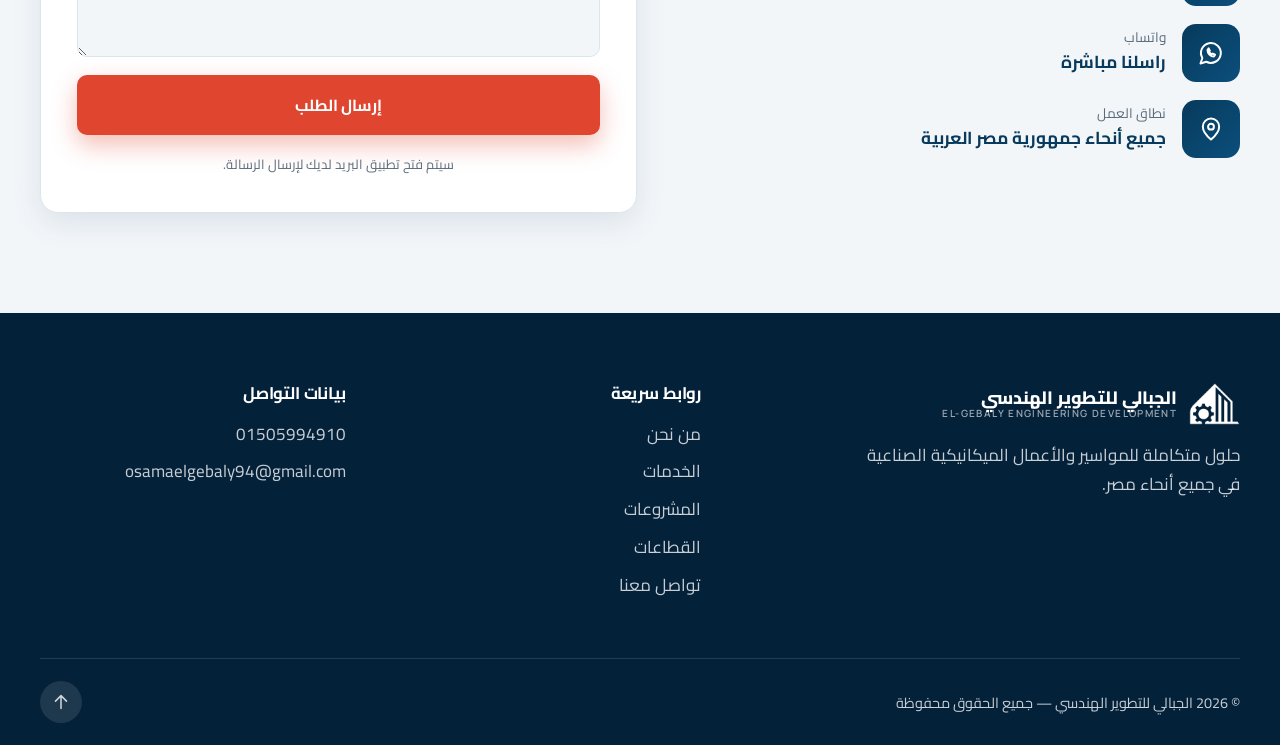
==== commit bd2b5de2: "Replace placeholder projects with real client projects and add partner logos - Swap the 6 sample pro" ====
--- a/index.html
+++ b/index.html
@@ -74,8 +74,8 @@
   <section class="section about" id="about">
     <div class="wrap about-grid">
       <div class="about-media reveal">
-        <img class="about-img-1" src="assets/img/project-2.jpg" alt="" loading="lazy" width="1376" height="768">
-        <img class="about-img-2" src="assets/img/project-4.jpg" alt="" loading="lazy" width="1376" height="768">
+        <img class="about-img-1" src="assets/img/projects/owest/hero.jpg" alt="" loading="lazy" width="1376" height="768">
+        <img class="about-img-2" src="assets/img/projects/ministry-fire-fighting/1.jpg" alt="" loading="lazy" width="1376" height="768">
         <div class="about-badge"><b data-i18n="about.badge.v">+15</b><span data-i18n="about.badge.l">سنة من التميّز</span></div>
       </div>
 
--- a/css/style.css
+++ b/css/style.css
@@ -185,10 +185,10 @@
 
 /* ---------- partners ---------- */
 .partners-grid { display: grid; grid-template-columns: repeat(6, 1fr); gap: 18px; }
-.partner { display: flex; flex-direction: column; align-items: center; text-align: center; gap: 6px; padding: 28px 14px; border: 1px solid var(--line); border-radius: var(--radius); background: #fff; color: var(--navy); transition: .25s; }
-.partner:hover { border-color: var(--accent); box-shadow: var(--shadow); transform: translateY(-4px); }
-.partner strong { font-size: .98rem; line-height: 1.35; margin-top: 8px; }
-.partner span { font-size: .82rem; color: var(--muted); }
+.partner { display: flex; flex-direction: column; align-items: center; justify-content: center; text-align: center; gap: 14px; padding: 26px 20px; border-radius: var(--radius); background: linear-gradient(160deg, var(--navy), var(--deep)); transition: transform .25s, box-shadow .25s; }
+.partner:hover { box-shadow: var(--shadow-lg); transform: translateY(-4px); }
+.partner img { max-width: 100%; max-height: 36px; width: auto; height: auto; object-fit: contain; filter: brightness(0) invert(1); opacity: .92; }
+.partner-name { font-size: .78rem; line-height: 1.35; color: rgba(255, 255, 255, .65); font-weight: 600; }
 
 /* ---------- contact ---------- */
 .contact-grid { display: grid; grid-template-columns: 1fr 1.1fr; gap: 60px; align-items: start; }
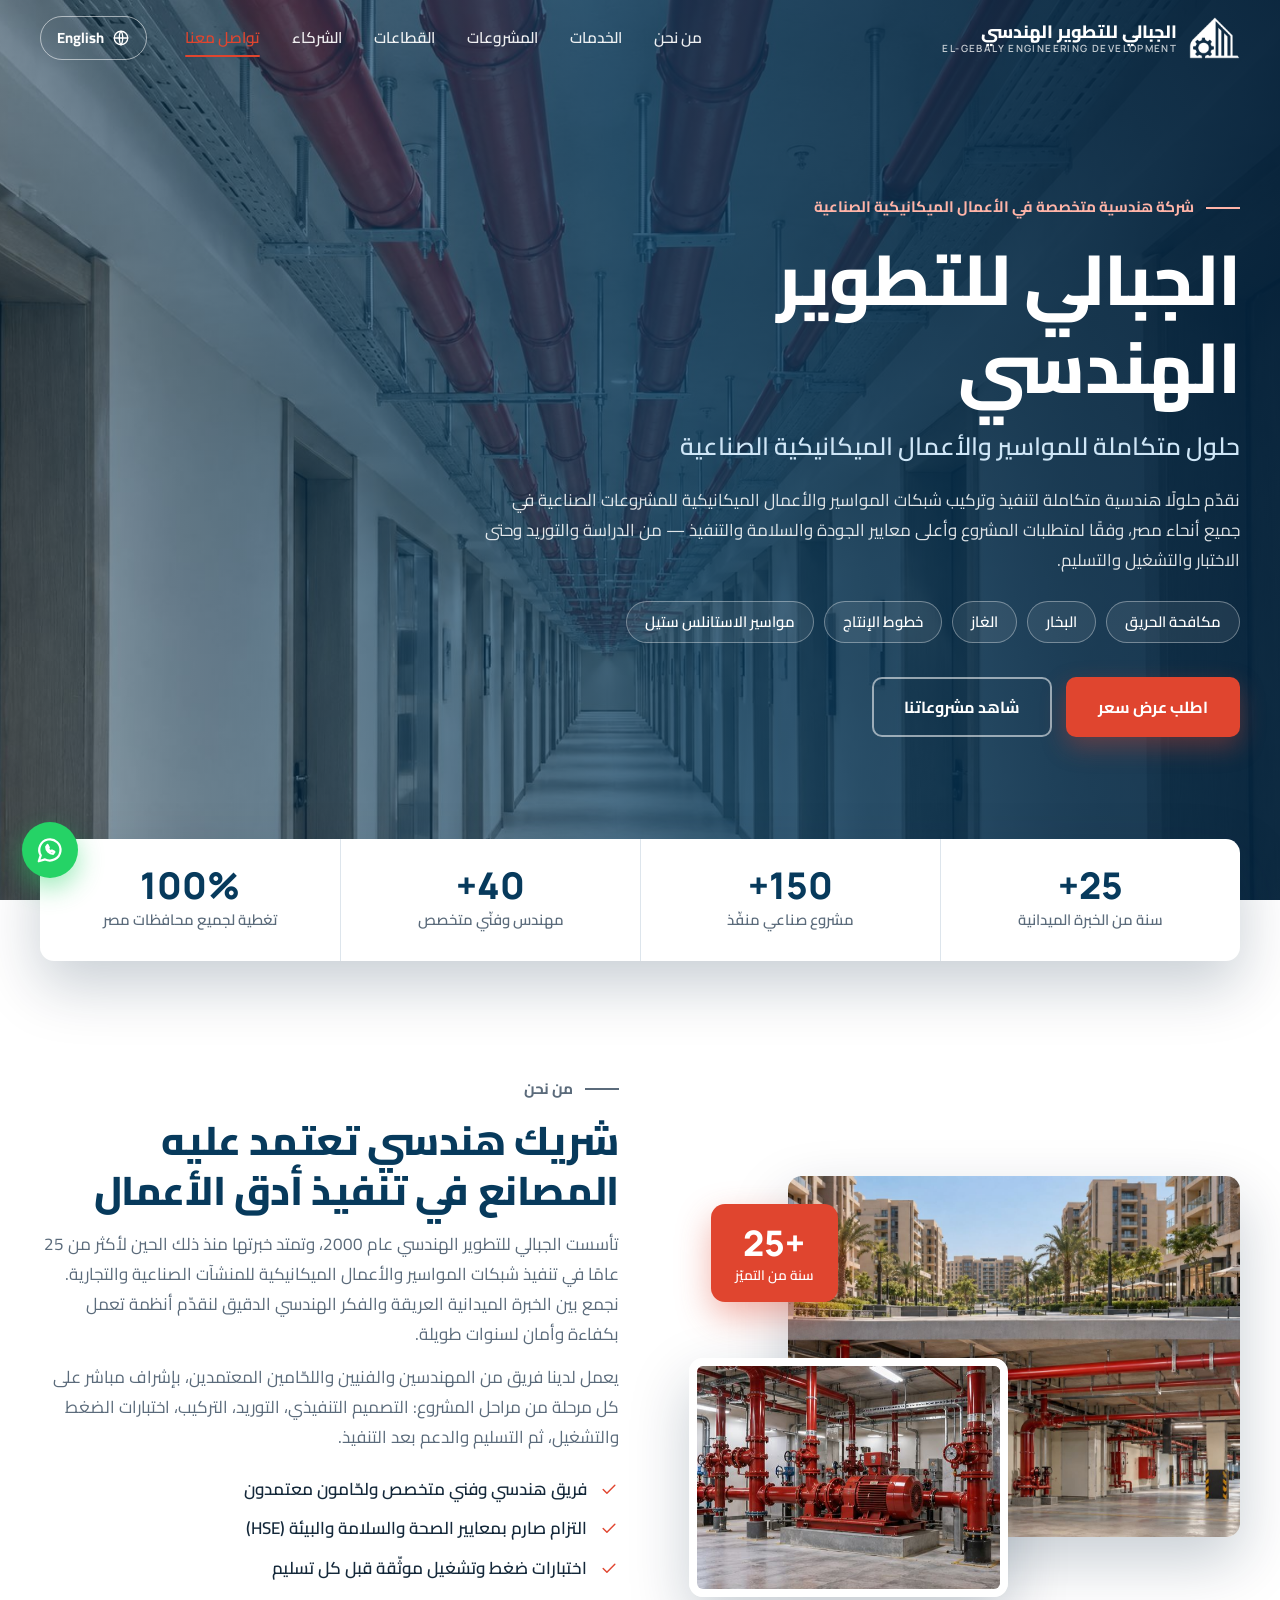
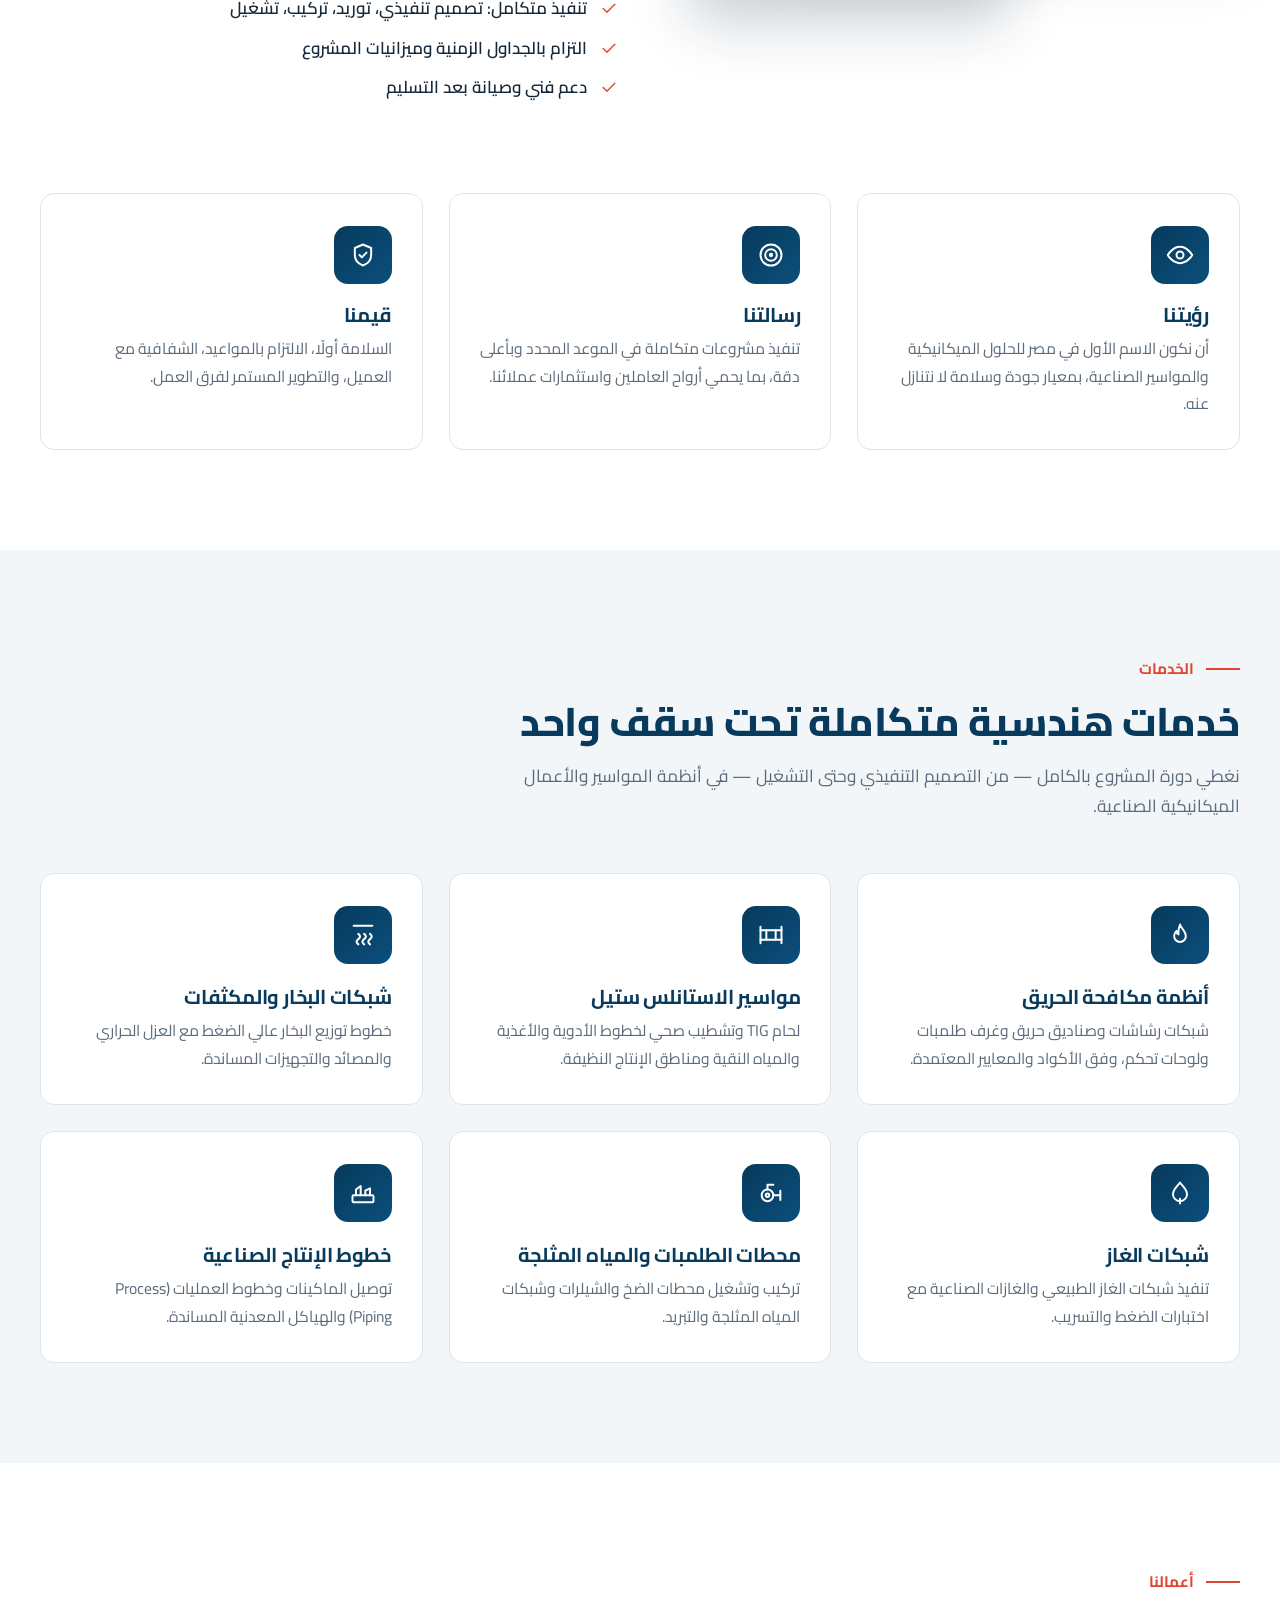
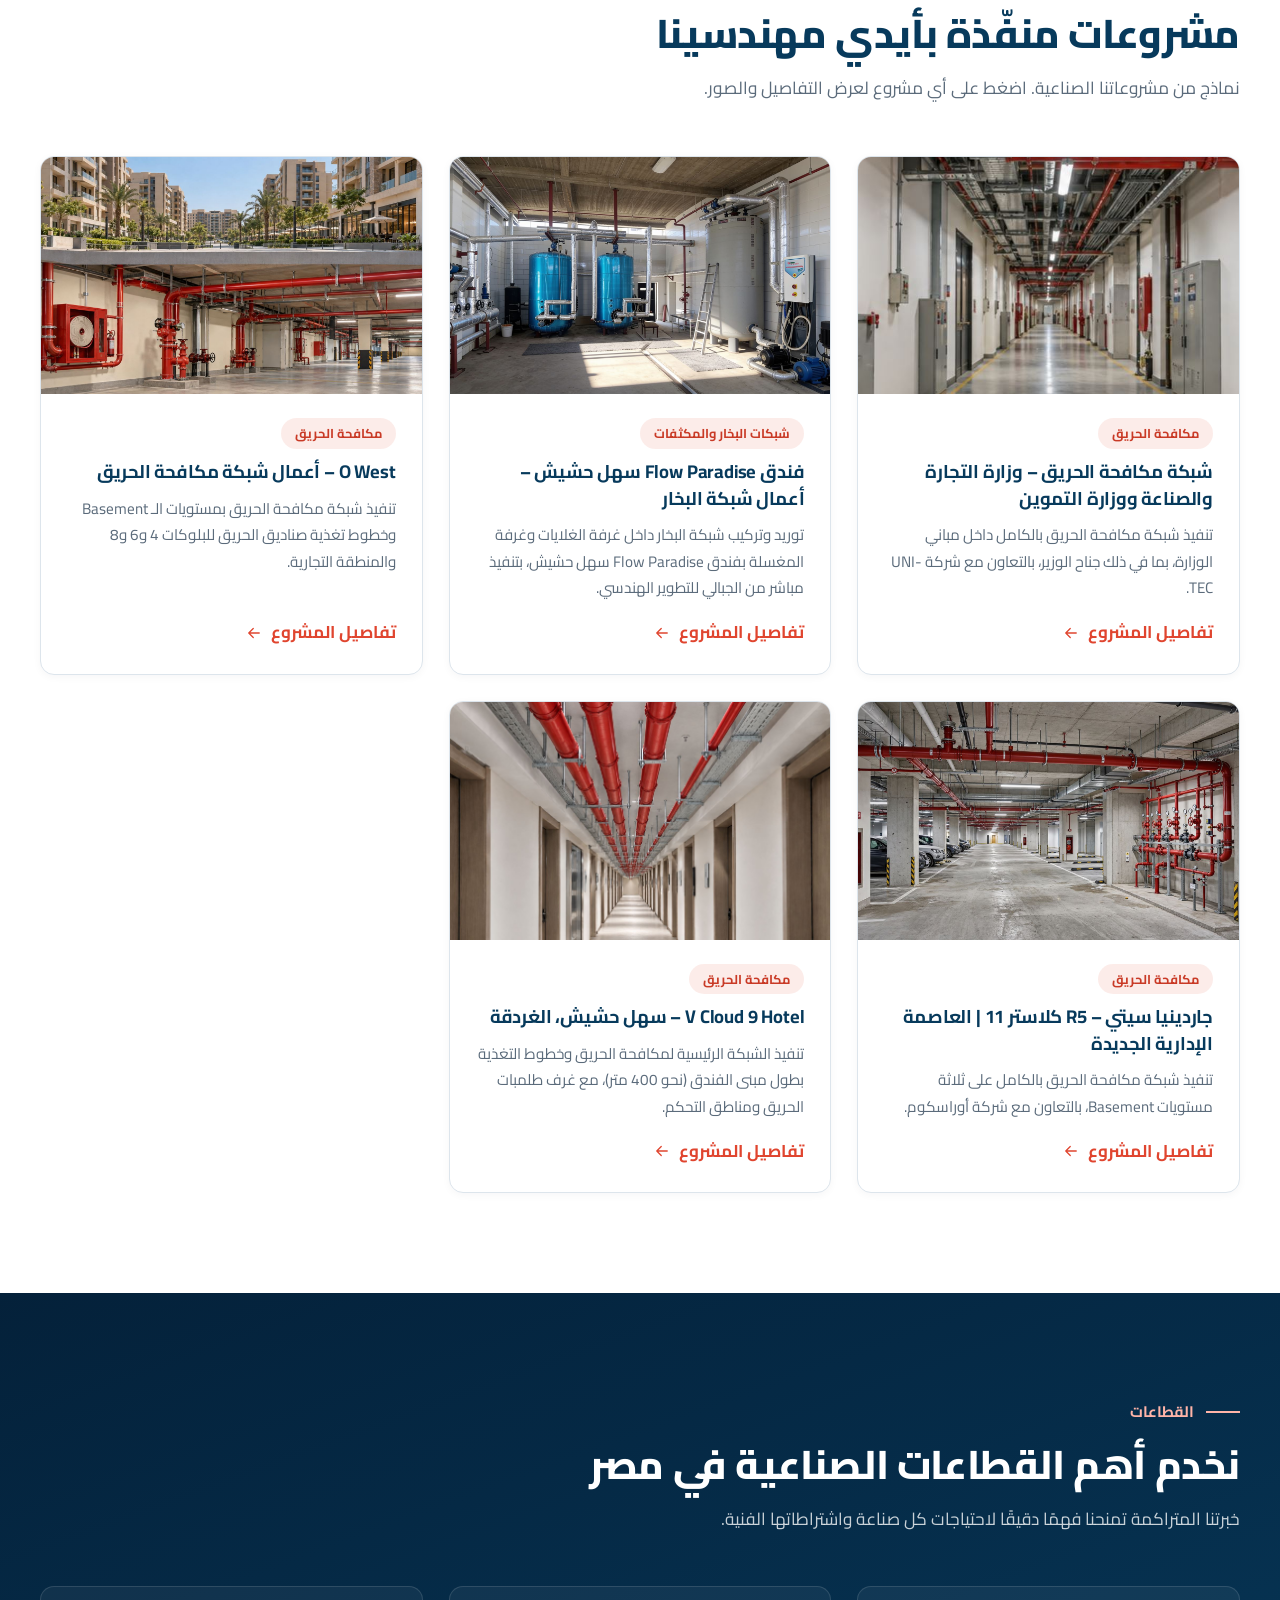
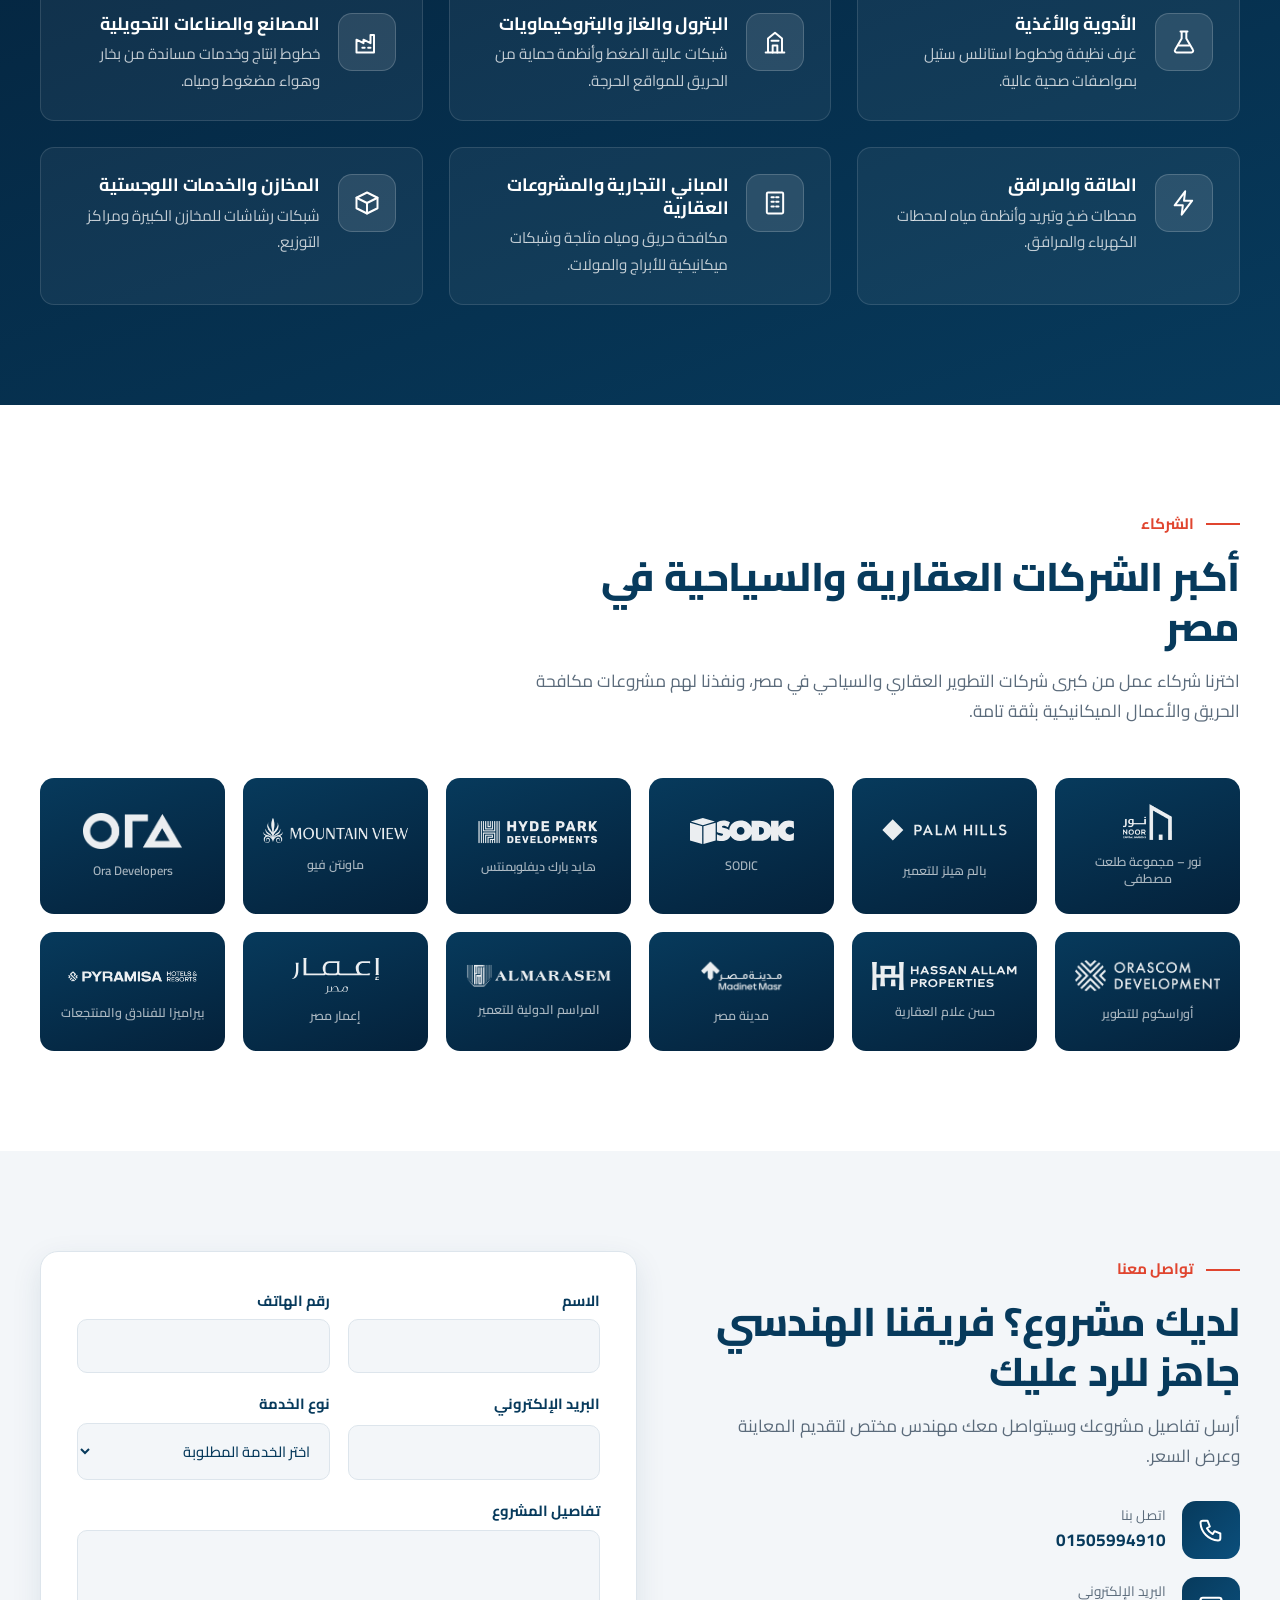
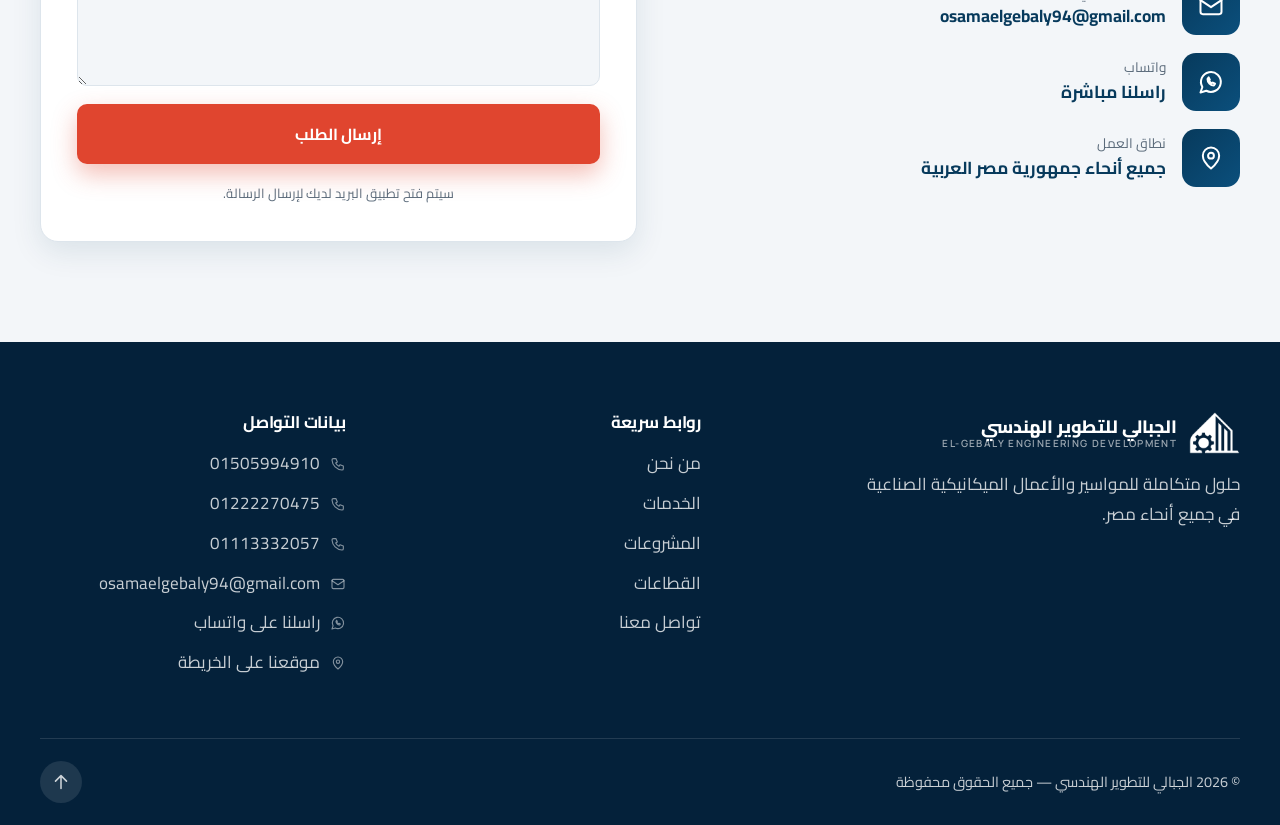
==== commit 65f60961: "Update company milestones, project facts, contact info and add motion polish - Update years-in-busin" ====
--- a/index.html
+++ b/index.html
@@ -29,7 +29,7 @@
       <a href="#projects" data-spy="projects" data-i18n="nav.projects">المشروعات</a>
       <a href="#sectors" data-spy="sectors" data-i18n="nav.sectors">القطاعات</a>
       <a href="#partners" data-spy="partners" data-i18n="nav.partners">الشركاء</a>
-      <a href="#contact" data-spy="contact" class="nav-cta" data-i18n="nav.contact">تواصل معنا</a>
+      <a href="#contact" data-spy="contact" data-i18n="nav.contact">تواصل معنا</a>
     </nav>
 
     <div class="header-actions">
@@ -225,8 +225,12 @@
     <div>
       <h4 data-i18n="footer.contact">بيانات التواصل</h4>
       <ul>
-        <li><a href="tel:+201505994910" dir="ltr">01505994910</a></li>
-        <li><a href="mailto:osamaelgebaly94@gmail.com" dir="ltr">osamaelgebaly94@gmail.com</a></li>
+        <li><svg class="ic ic-sm" viewBox="0 0 24 24" fill="none" stroke="currentColor" stroke-width="1.7" stroke-linecap="round" stroke-linejoin="round" aria-hidden="true"><path d="M5 4h4l2 5-2.5 1.5a11 11 0 0 0 5 5L15 13l5 2v4a2 2 0 0 1-2 2A16 16 0 0 1 3 6a2 2 0 0 1 2-2Z"/></svg><a href="tel:+201505994910" dir="ltr">01505994910</a></li>
+        <li><svg class="ic ic-sm" viewBox="0 0 24 24" fill="none" stroke="currentColor" stroke-width="1.7" stroke-linecap="round" stroke-linejoin="round" aria-hidden="true"><path d="M5 4h4l2 5-2.5 1.5a11 11 0 0 0 5 5L15 13l5 2v4a2 2 0 0 1-2 2A16 16 0 0 1 3 6a2 2 0 0 1 2-2Z"/></svg><a href="tel:+201222270475" dir="ltr">01222270475</a></li>
+        <li><svg class="ic ic-sm" viewBox="0 0 24 24" fill="none" stroke="currentColor" stroke-width="1.7" stroke-linecap="round" stroke-linejoin="round" aria-hidden="true"><path d="M5 4h4l2 5-2.5 1.5a11 11 0 0 0 5 5L15 13l5 2v4a2 2 0 0 1-2 2A16 16 0 0 1 3 6a2 2 0 0 1 2-2Z"/></svg><a href="tel:+201113332057" dir="ltr">01113332057</a></li>
+        <li><svg class="ic ic-sm" viewBox="0 0 24 24" fill="none" stroke="currentColor" stroke-width="1.7" stroke-linecap="round" stroke-linejoin="round" aria-hidden="true"><rect x="3" y="5" width="18" height="14" rx="2"/><path d="m3 7 9 6 9-6"/></svg><a href="mailto:osamaelgebaly94@gmail.com" dir="ltr">osamaelgebaly94@gmail.com</a></li>
+        <li><svg class="ic ic-sm" viewBox="0 0 24 24" fill="none" stroke="currentColor" stroke-width="1.7" stroke-linecap="round" stroke-linejoin="round" aria-hidden="true"><path d="M3 21l1.6-4.7A8.5 8.5 0 1 1 8 19.5L3 21Z"/><path d="M9 9.5c0 3 2.5 5.5 5.5 5.5l1-1.5-2-1-1 .5c-.8-.4-1.6-1.2-2-2l.5-1-1-2L9 9.5Z"/></svg><a href="https://wa.me/201505994910" target="_blank" rel="noopener" data-i18n="footer.whatsapp">راسلنا على واتساب</a></li>
+        <li><svg class="ic ic-sm" viewBox="0 0 24 24" fill="none" stroke="currentColor" stroke-width="1.7" stroke-linecap="round" stroke-linejoin="round" aria-hidden="true"><path d="M12 21s7-6 7-11a7 7 0 0 0-14 0c0 5 7 11 7 11Z"/><circle cx="12" cy="10" r="2.5"/></svg><a href="https://maps.app.goo.gl/3CnaM4BQ5npPNpDRA?g_st=aw" target="_blank" rel="noopener" data-i18n="footer.location">موقعنا على الخريطة</a></li>
       </ul>
     </div>
   </div>
--- a/css/style.css
+++ b/css/style.css
@@ -41,15 +41,18 @@
 
 .ic { width: 22px; height: 22px; flex: none; }
 .ic-lg { width: 34px; height: 34px; }
+.ic-sm { width: 16px; height: 16px; flex: none; }
 .ic-check { width: 20px; height: 20px; color: var(--accent); margin-top: 4px; }
 [dir="rtl"] .ic-arrow { transform: scaleX(-1); }
 [dir="ltr"] .ic-back { transform: scaleX(-1); }
 [dir="rtl"] .ic-back { transform: none; }
 
 /* ---------- buttons ---------- */
-.btn { display: inline-flex; align-items: center; justify-content: center; gap: 10px; padding: 14px 30px; border-radius: 10px; font-weight: 700; font-size: 1rem; border: 2px solid transparent; cursor: pointer; transition: transform .2s, background .2s, border-color .2s, box-shadow .2s; }
+.btn { position: relative; display: inline-flex; align-items: center; justify-content: center; gap: 10px; padding: 14px 30px; border-radius: 10px; font-weight: 700; font-size: 1rem; border: 2px solid transparent; cursor: pointer; overflow: hidden; transition: transform .2s, background .2s, border-color .2s, box-shadow .2s; }
+.btn::before { content: ""; position: absolute; inset-block: 0; inset-inline-start: -60%; width: 40%; background: linear-gradient(100deg, transparent, rgba(255, 255, 255, .35), transparent); transform: skewX(-20deg); transition: inset-inline-start .55s ease; }
+.btn:hover::before { inset-inline-start: 120%; }
 .btn-primary { background: var(--accent); color: #fff; box-shadow: 0 10px 24px rgba(224, 69, 47, .35); }
-.btn-primary:hover { background: var(--accent-2); transform: translateY(-2px); }
+.btn-primary:hover { background: var(--accent-2); transform: translateY(-2px); box-shadow: 0 14px 30px rgba(224, 69, 47, .45); }
 .btn-ghost { border-color: rgba(255, 255, 255, .55); color: #fff; }
 .btn-ghost:hover { background: #fff; color: var(--navy); }
 .btn-block { width: 100%; margin-top: 8px; }
@@ -59,7 +62,8 @@
 .header-in { display: flex; align-items: center; gap: 24px; }
 .header.scrolled { background: rgba(255, 255, 255, .97); backdrop-filter: blur(10px); box-shadow: 0 2px 20px rgba(4, 33, 58, .10); }
 .brand { display: flex; align-items: center; gap: 12px; margin-inline-end: auto; }
-.brand img { height: 42px; width: auto; }
+.brand img { height: 42px; width: auto; transition: transform .35s ease; }
+.brand:hover img { transform: rotate(-8deg) scale(1.08); }
 .brand-text { display: flex; flex-direction: column; line-height: 1.15; }
 .brand-text strong { white-space: nowrap; font-size: 1.12rem; font-weight: 800; color: #fff; transition: color .3s; }
 .brand-text small { font-size: .62rem; letter-spacing: .14em; color: rgba(255, 255, 255, .75); font-family: var(--font-en); font-weight: 600; transition: color .3s; }
@@ -71,9 +75,10 @@
 .nav a { padding: 8px 14px; border-radius: 8px; font-weight: 600; font-size: .96rem; color: rgba(255, 255, 255, .92); transition: color .2s, background .2s; }
 .header.scrolled .nav a { color: var(--ink); }
 .nav a:hover { color: var(--accent) !important; }
-.nav a.active:not(.nav-cta) { color: var(--accent) !important; }
-.nav a.nav-cta { background: var(--accent); color: #fff !important; padding-inline: 20px; margin-inline-start: 8px; }
-.nav a.nav-cta:hover { background: var(--accent-2); }
+.nav a.active { color: var(--accent) !important; }
+.nav a { position: relative; }
+.nav a::after { content: ""; position: absolute; inset-inline: 14px; bottom: 2px; height: 2px; background: var(--accent); border-radius: 2px; transform: scaleX(0); transform-origin: center; transition: transform .25s ease; }
+.nav a:hover::after, .nav a.active::after { transform: scaleX(1); }
 
 .header-actions { display: flex; align-items: center; gap: 10px; }
 .lang-btn { display: inline-flex; align-items: center; gap: 8px; padding: 8px 16px; border-radius: 999px; border: 1.5px solid rgba(255, 255, 255, .55); background: transparent; color: #fff; cursor: pointer; font-weight: 700; font-size: .92rem; transition: .2s; }
@@ -107,8 +112,18 @@
 .hero-sub { font-size: clamp(1.15rem, 2.2vw, 1.55rem); font-weight: 600; color: #cfe6f7; margin-bottom: 18px; }
 .hero-text { color: rgba(255, 255, 255, .86); font-size: 1.06rem; margin-bottom: 26px; }
 .tags { display: flex; flex-wrap: wrap; gap: 10px; margin-bottom: 34px; }
-.tags li { padding: 7px 18px; border: 1px solid rgba(255, 255, 255, .35); border-radius: 999px; background: rgba(255, 255, 255, .08); backdrop-filter: blur(4px); font-weight: 600; font-size: .93rem; }
+.tags li { padding: 7px 18px; border: 1px solid rgba(255, 255, 255, .35); border-radius: 999px; background: rgba(255, 255, 255, .08); backdrop-filter: blur(4px); font-weight: 600; font-size: .93rem; transition: background .25s, transform .25s; }
+.tags li:hover { background: var(--accent); border-color: var(--accent); transform: translateY(-2px); }
 .hero-cta { display: flex; flex-wrap: wrap; gap: 14px; }
+
+/* hero entrance animation */
+@keyframes heroUp { from { opacity: 0; transform: translateY(24px); } to { opacity: 1; transform: none; } }
+.hero-in .eyebrow { animation: heroUp .8s ease both; animation-delay: .05s; }
+.hero-in h1 { animation: heroUp .8s ease both; animation-delay: .15s; }
+.hero-in .hero-sub { animation: heroUp .8s ease both; animation-delay: .25s; }
+.hero-in .hero-text { animation: heroUp .8s ease both; animation-delay: .35s; }
+.hero-in .tags { animation: heroUp .8s ease both; animation-delay: .45s; }
+.hero-in .hero-cta { animation: heroUp .8s ease both; animation-delay: .55s; }
 
 .stats-wrap { position: absolute; z-index: 2; inset-inline: 0; bottom: 0; transform: translateY(50%); }
 .stats { display: grid; grid-template-columns: repeat(4, 1fr); background: #fff; border-radius: var(--radius); box-shadow: var(--shadow-lg); overflow: hidden; }
@@ -131,16 +146,19 @@
 .grid { display: grid; gap: 26px; }
 .grid-3 { grid-template-columns: repeat(3, 1fr); }
 
-.icon-box { width: 58px; height: 58px; border-radius: 14px; background: linear-gradient(135deg, var(--navy), var(--navy-2)); color: #fff; display: grid; place-items: center; flex: none; }
+.icon-box { width: 58px; height: 58px; border-radius: 14px; background: linear-gradient(135deg, var(--navy), var(--navy-2)); color: #fff; display: grid; place-items: center; flex: none; transition: transform .35s ease; }
 .icon-box .ic { width: 28px; height: 28px; }
+.card:hover .icon-box, .pillar:hover .icon-box, .sector:hover .icon-box { transform: rotate(-6deg) scale(1.1); }
 .icon-box.light { background: rgba(255, 255, 255, .10); border: 1px solid rgba(255, 255, 255, .18); }
 
 /* ---------- about ---------- */
 .about-grid { display: grid; grid-template-columns: 1fr 1.05fr; gap: 70px; align-items: center; }
 .about-media { position: relative; padding-bottom: 60px; }
-.about-img-1, .about-img-2 { height: auto; }
-.about-img-1 { width: 82%; aspect-ratio: 4/3.2; object-fit: cover; border-radius: var(--radius); box-shadow: var(--shadow-lg); }
-.about-img-2 { position: absolute; inset-inline-end: 0; bottom: 0; width: 58%; aspect-ratio: 4/3; object-fit: cover; border-radius: var(--radius); border: 8px solid #fff; box-shadow: var(--shadow-lg); }
+.about-img-1, .about-img-2 { height: auto; overflow: hidden; }
+.about-img-1 { width: 82%; aspect-ratio: 4/3.2; object-fit: cover; border-radius: var(--radius); box-shadow: var(--shadow-lg); transition: transform .5s ease; }
+.about-img-2 { position: absolute; inset-inline-end: 0; bottom: 0; width: 58%; aspect-ratio: 4/3; object-fit: cover; border-radius: var(--radius); border: 8px solid #fff; box-shadow: var(--shadow-lg); transition: transform .5s ease; }
+.about-media:hover .about-img-1 { transform: scale(1.04); }
+.about-media:hover .about-img-2 { transform: scale(1.06); }
 .about-badge { position: absolute; top: 28px; inset-inline-end: 4%; background: var(--accent); color: #fff; padding: 18px 24px; border-radius: 14px; text-align: center; box-shadow: 0 14px 34px rgba(224, 69, 47, .4); line-height: 1.2; }
 .about-badge b { display: block; font-size: 2.2rem; font-family: var(--font-en); font-weight: 800; }
 .about-badge span { font-size: .85rem; font-weight: 600; }
@@ -194,6 +212,7 @@
 .contact-grid { display: grid; grid-template-columns: 1fr 1.1fr; gap: 60px; align-items: start; }
 .contact-list { margin-top: 30px; display: grid; gap: 18px; }
 .contact-list li { display: flex; align-items: center; gap: 16px; }
+.contact-list li:hover .icon-box { transform: rotate(-6deg) scale(1.1); }
 .contact-list small { display: block; color: var(--muted); font-size: .85rem; line-height: 1.4; }
 .contact-list a, .contact-list span { font-weight: 700; color: var(--navy); font-size: 1.08rem; }
 .contact-list a:hover { color: var(--accent); }
@@ -213,15 +232,22 @@
 .footer .brand-text small { color: rgba(255, 255, 255, .6); }
 .footer-brand p { max-width: 380px; }
 .footer h4 { color: #fff; font-size: 1.05rem; margin-bottom: 16px; }
-.footer li { margin-bottom: 8px; }
+.footer li { margin-bottom: 10px; display: flex; align-items: center; gap: 10px; }
+.footer li .ic-sm { color: rgba(255, 255, 255, .5); transition: color .2s; }
 .footer a:hover { color: #fff; }
+.footer li:hover .ic-sm { color: var(--accent); }
 .footer-bottom { display: flex; justify-content: space-between; align-items: center; gap: 16px; padding-block: 22px; border-top: 1px solid rgba(255, 255, 255, .12); font-size: .9rem; }
 .to-top { width: 42px; height: 42px; display: grid; place-items: center; border-radius: 50%; background: rgba(255, 255, 255, .1); transition: background .2s; }
 .to-top:hover { background: var(--accent); }
 
-.wa-float { position: fixed; inset-inline-end: 22px; bottom: 22px; z-index: 90; width: 56px; height: 56px; border-radius: 50%; background: #25d366; color: #fff; display: grid; place-items: center; box-shadow: 0 10px 26px rgba(37, 211, 102, .45); transition: transform .2s; }
-.wa-float:hover { transform: scale(1.08); }
+.wa-float { position: fixed; inset-inline-end: 22px; bottom: 22px; z-index: 90; width: 56px; height: 56px; border-radius: 50%; background: #25d366; color: #fff; display: grid; place-items: center; box-shadow: 0 10px 26px rgba(37, 211, 102, .45); transition: transform .2s; animation: waPulse 2.6s ease-out infinite; }
+.wa-float:hover { transform: scale(1.08); animation-play-state: paused; }
 .wa-float svg { width: 30px; height: 30px; }
+@keyframes waPulse {
+  0% { box-shadow: 0 10px 26px rgba(37, 211, 102, .45), 0 0 0 0 rgba(37, 211, 102, .55); }
+  70% { box-shadow: 0 10px 26px rgba(37, 211, 102, .45), 0 0 0 16px rgba(37, 211, 102, 0); }
+  100% { box-shadow: 0 10px 26px rgba(37, 211, 102, .45), 0 0 0 0 rgba(37, 211, 102, 0); }
+}
 
 /* ---------- project page ---------- */
 .p-hero { position: relative; color: #fff; padding: calc(var(--header-h) + 70px) 0 80px; background: var(--deep); overflow: hidden; min-height: 460px; display: flex; align-items: flex-end; }
@@ -268,6 +294,8 @@
   .reveal { opacity: 1; transform: none; transition: none; }
   .hero-slide { transition: none; transform: none; }
   html { scroll-behavior: auto; }
+  .hero-in .eyebrow, .hero-in h1, .hero-in .hero-sub, .hero-in .hero-text, .hero-in .tags, .hero-in .hero-cta { animation: none; }
+  .wa-float { animation: none; }
 }
 
 /* ---------- responsive ---------- */
@@ -281,7 +309,6 @@
   .nav { position: fixed; inset: var(--header-h) 0 auto 0; background: #fff; flex-direction: column; align-items: stretch; padding: 14px 20px 24px; gap: 2px; box-shadow: 0 20px 40px rgba(4, 33, 58, .18); transform: translateY(-14px); opacity: 0; pointer-events: none; transition: .25s; }
   .nav-open .nav { transform: none; opacity: 1; pointer-events: auto; }
   .nav a, .header .nav a { color: var(--ink); padding: 13px 14px; }
-  .nav a.nav-cta { margin: 10px 0 0; text-align: center; }
   .nav-open .header, .nav-open .header:not(.scrolled) { background: #fff; }
   .nav-open .header .brand-text strong { color: var(--navy); }
   .nav-open .header .brand-text small { color: var(--muted); }
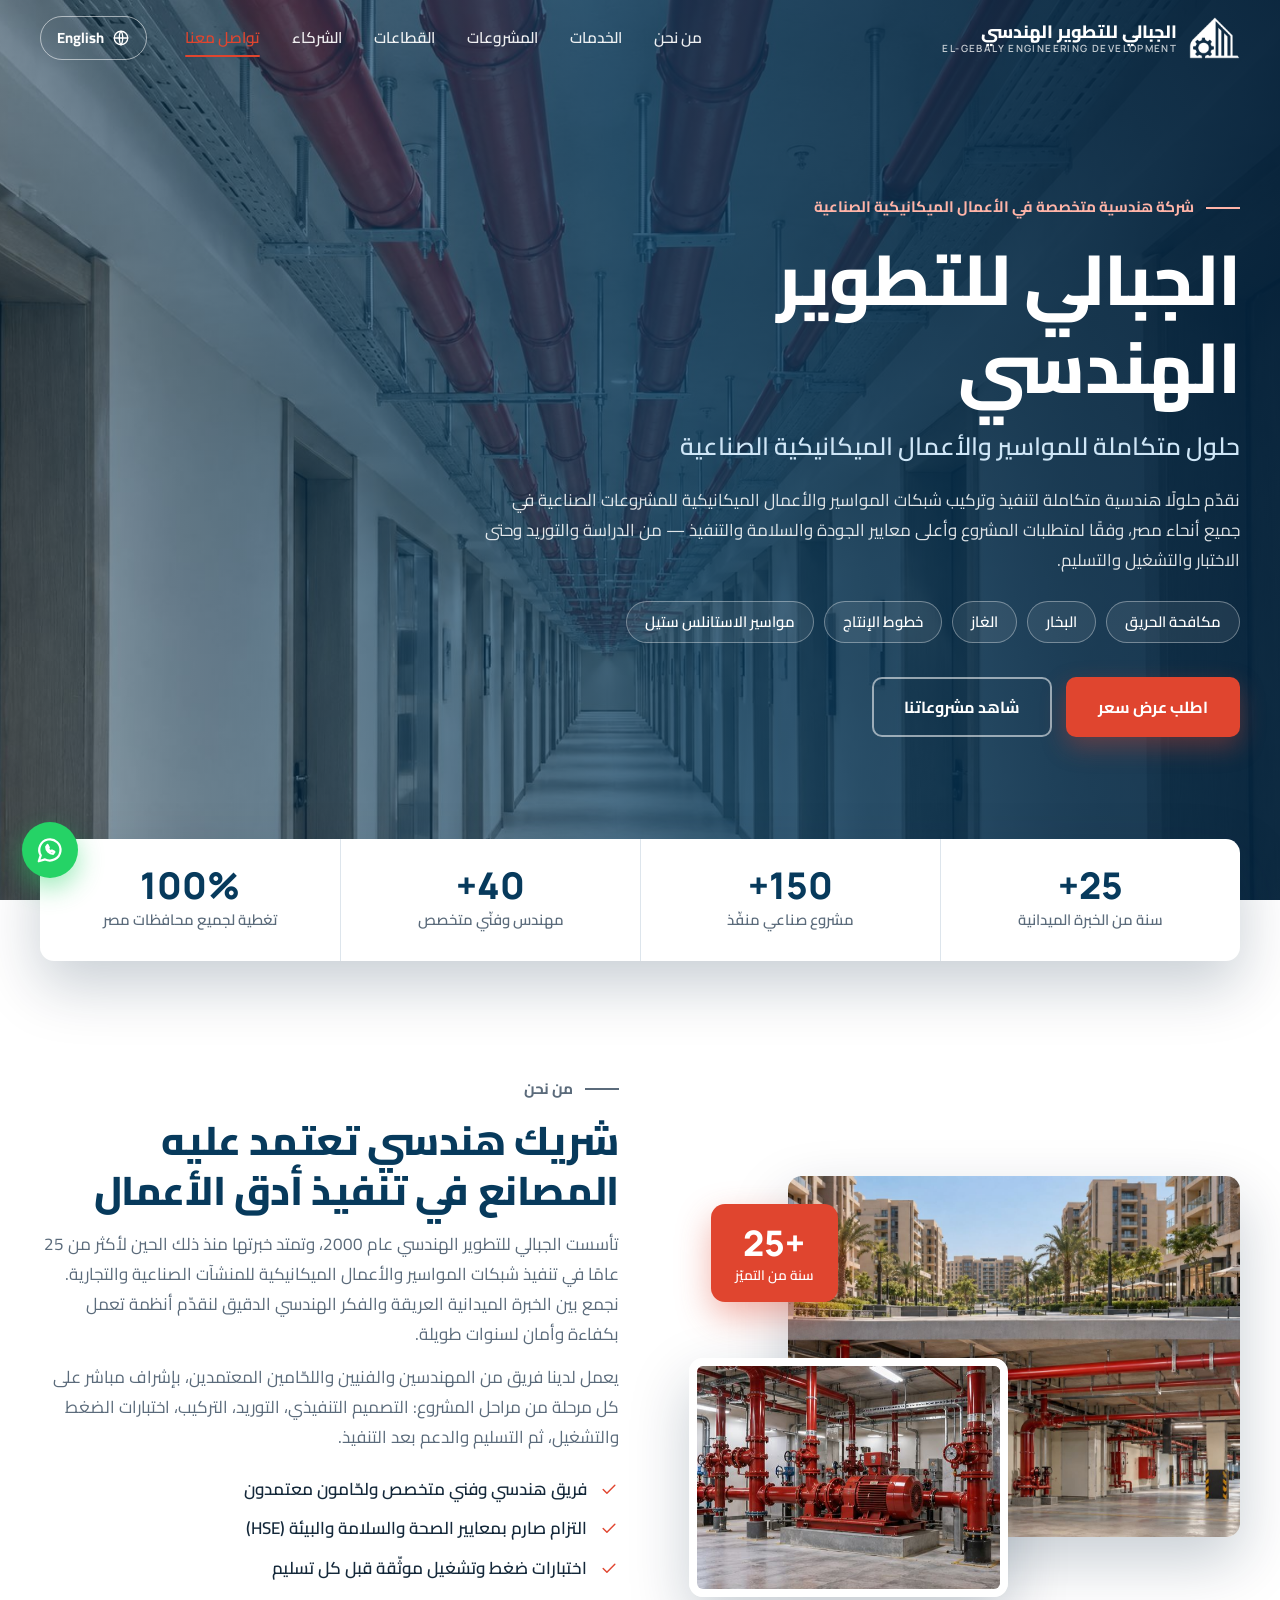
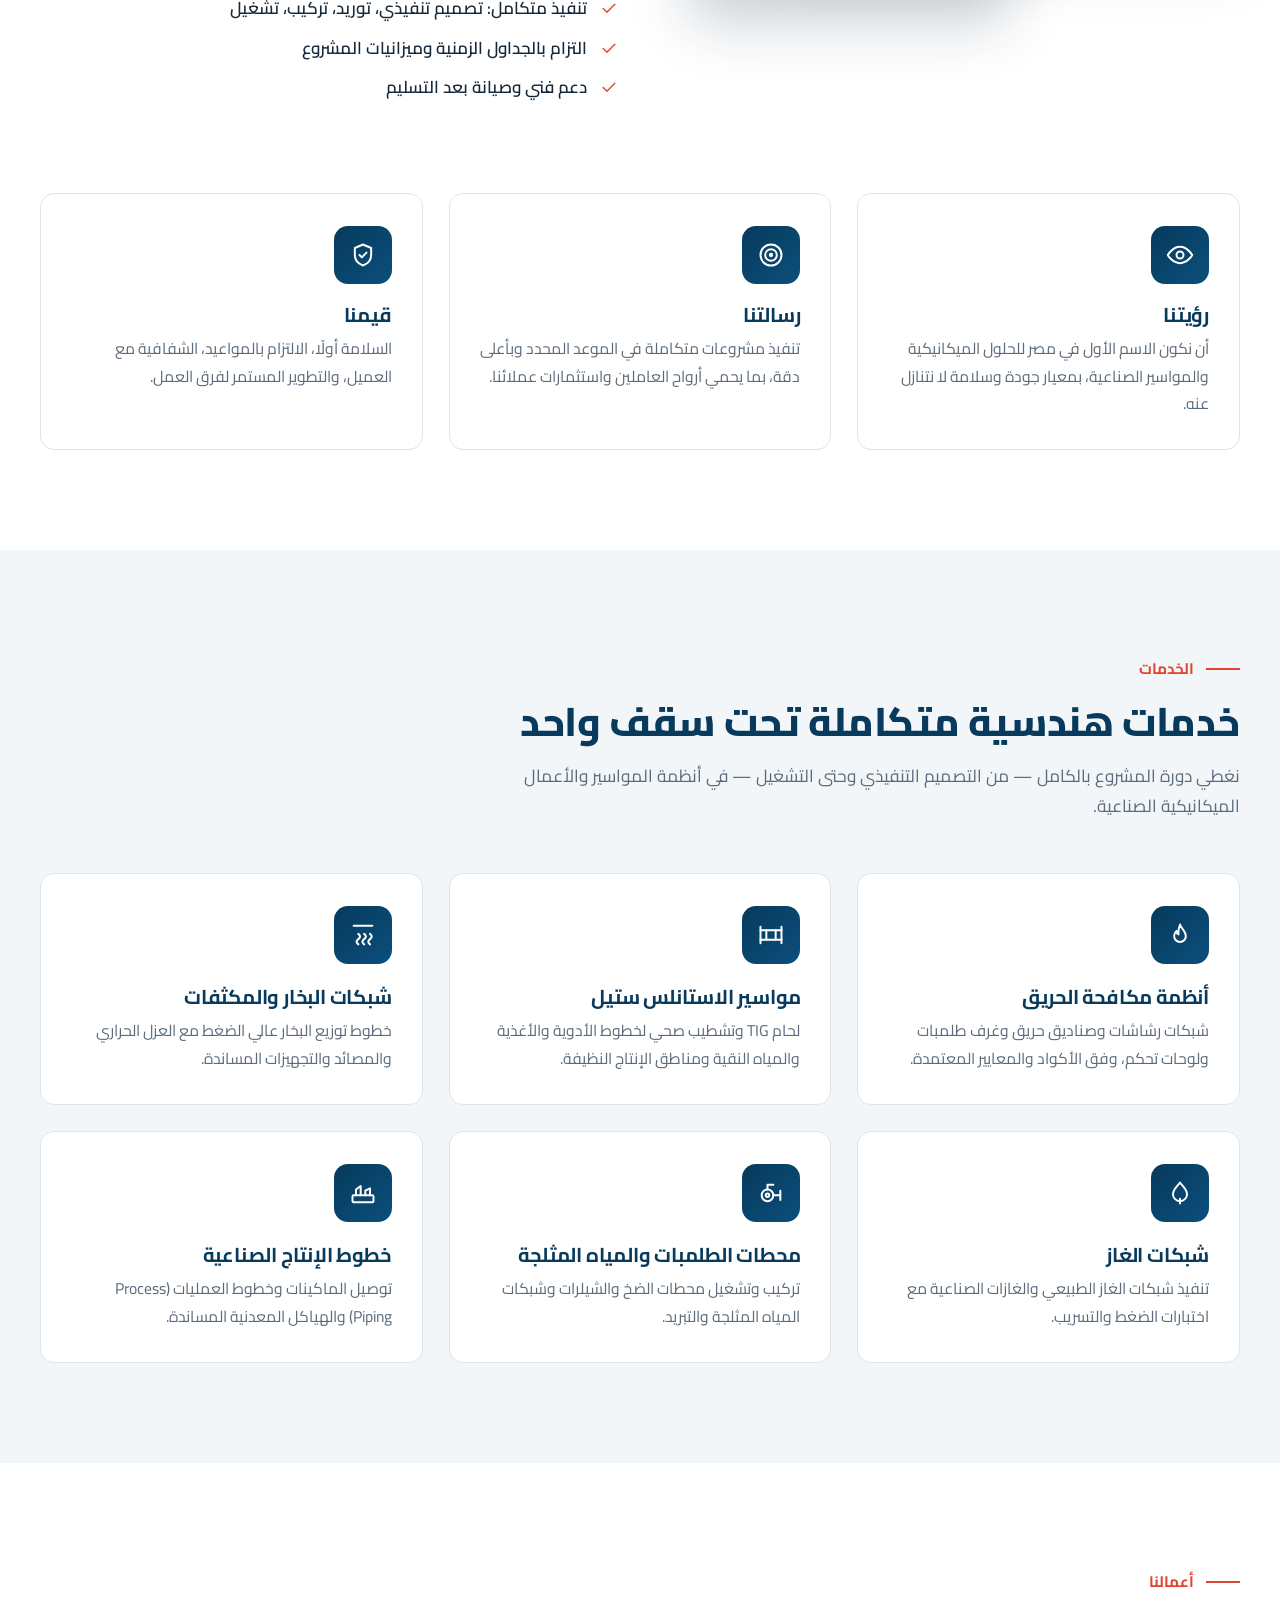
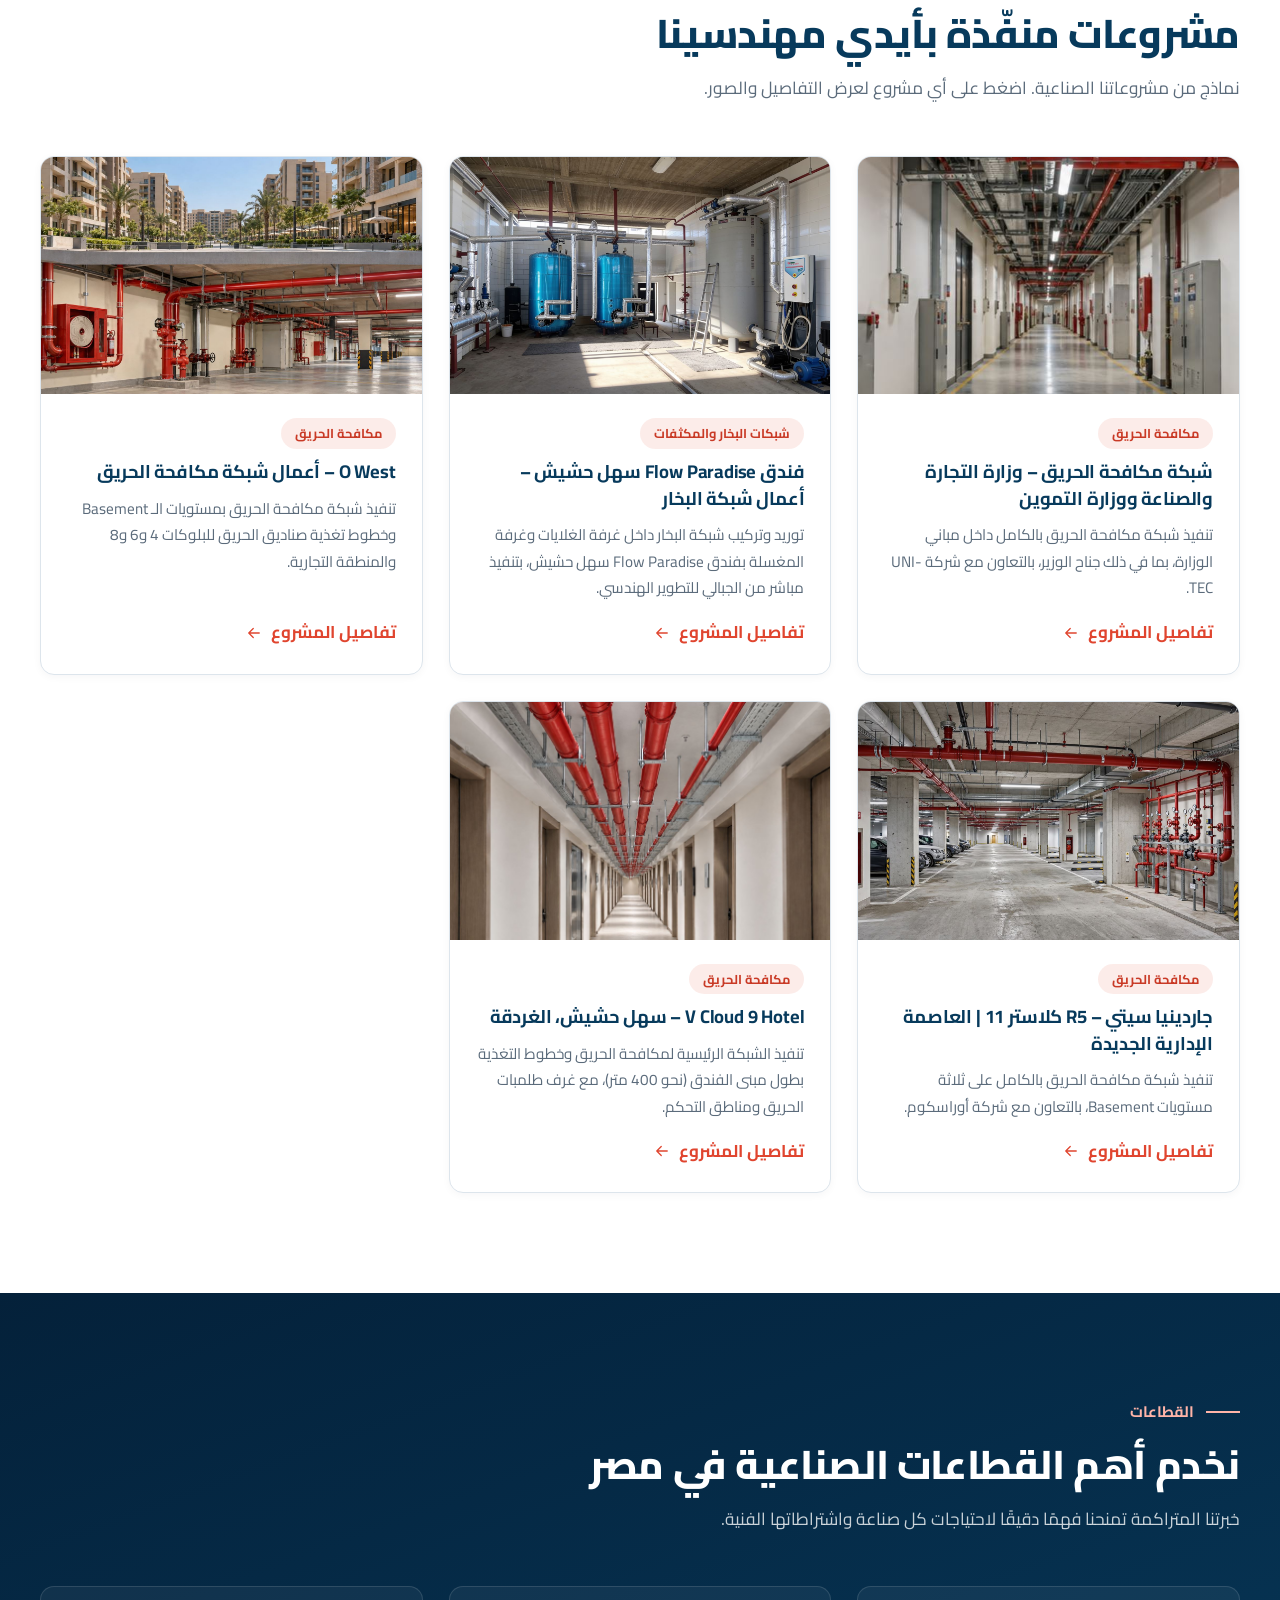
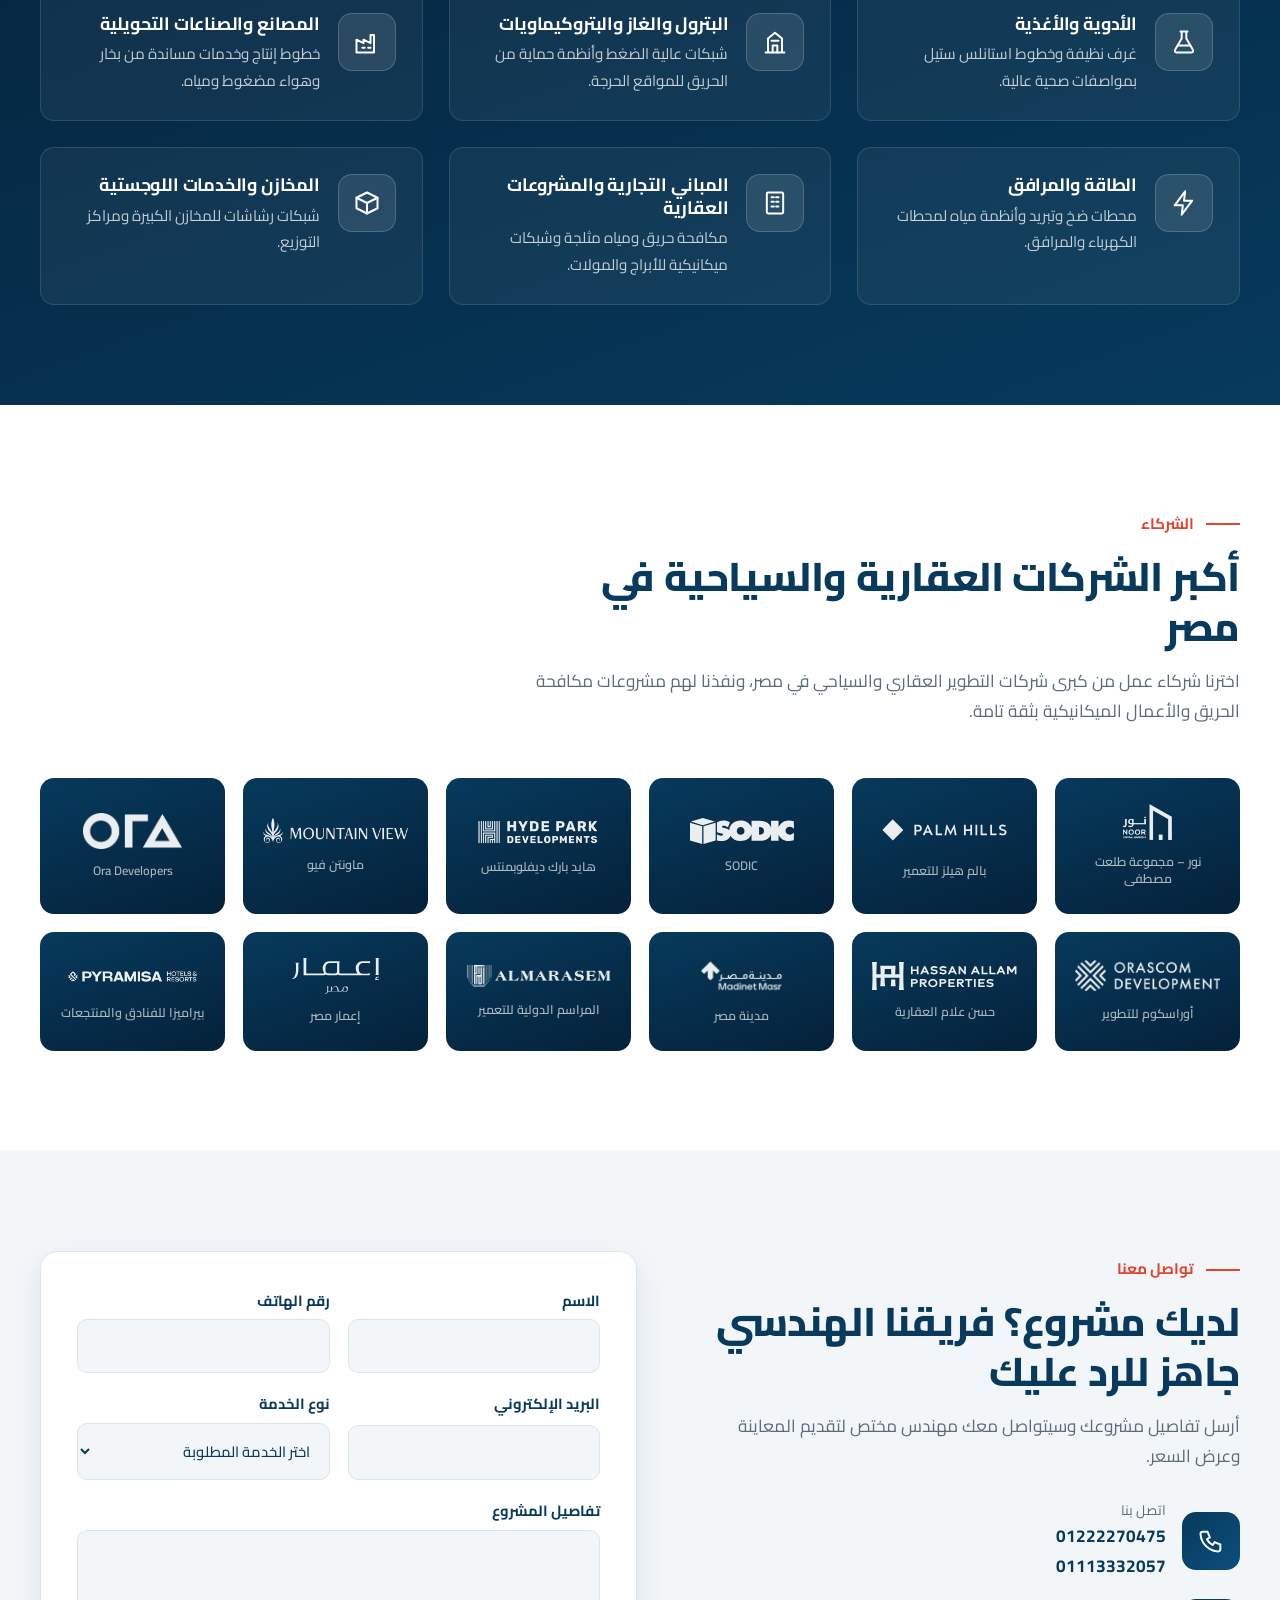
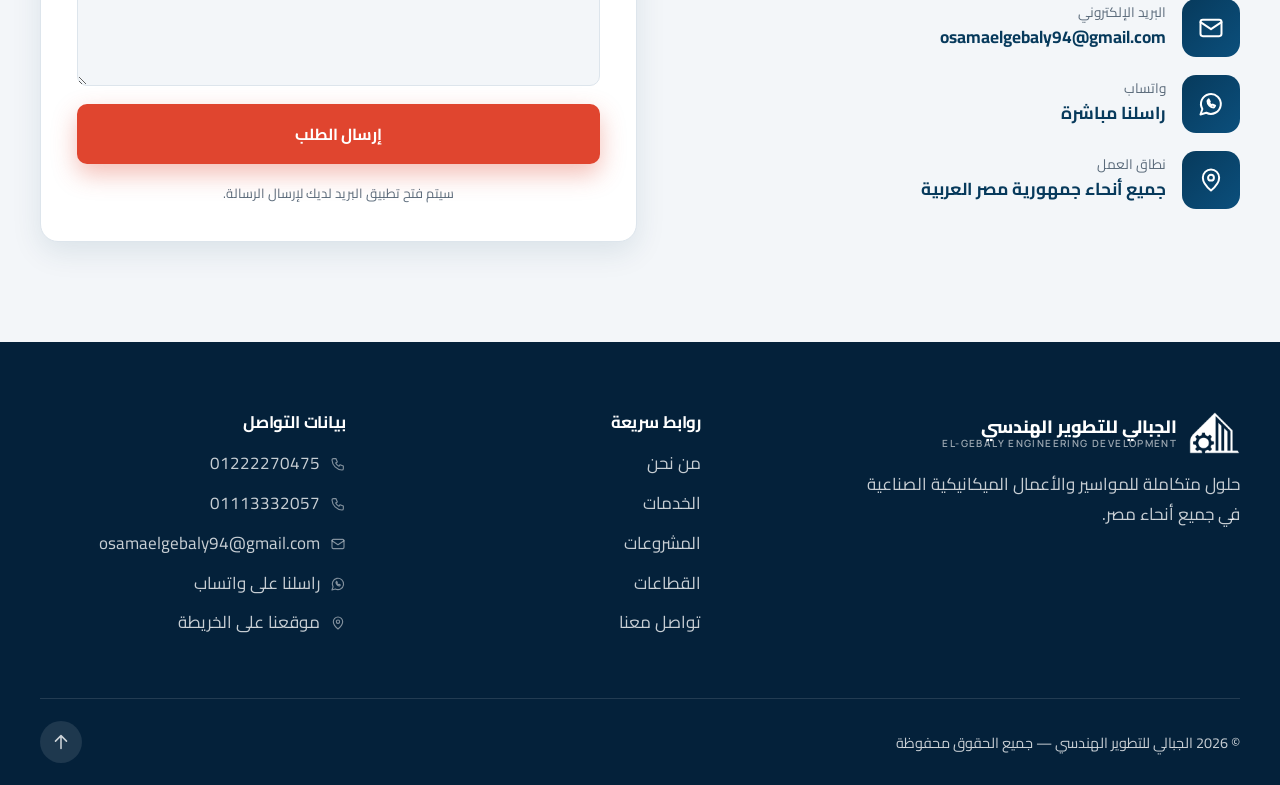
==== commit 8069313e: "Fix duplicated phone number: 01505994910 is WhatsApp-only - Contact section: replace the single call" ====
--- a/index.html
+++ b/index.html
@@ -168,7 +168,7 @@
         <ul class="contact-list">
           <li>
             <div class="icon-box"><svg class="ic" viewBox="0 0 24 24" fill="none" stroke="currentColor" stroke-width="1.7" stroke-linecap="round" stroke-linejoin="round" aria-hidden="true"><path d="M5 4h4l2 5-2.5 1.5a11 11 0 0 0 5 5L15 13l5 2v4a2 2 0 0 1-2 2A16 16 0 0 1 3 6a2 2 0 0 1 2-2Z"/></svg></div>
-            <div><small data-i18n="contact.phone">اتصل بنا</small><a href="tel:+201505994910" dir="ltr">01505994910</a></div>
+            <div><small data-i18n="contact.phone">اتصل بنا</small><a class="stacked" href="tel:+201222270475" dir="ltr">01222270475</a><a class="stacked" href="tel:+201113332057" dir="ltr">01113332057</a></div>
           </li>
           <li>
             <div class="icon-box"><svg class="ic" viewBox="0 0 24 24" fill="none" stroke="currentColor" stroke-width="1.7" stroke-linecap="round" stroke-linejoin="round" aria-hidden="true"><rect x="3" y="5" width="18" height="14" rx="2"/><path d="m3 7 9 6 9-6"/></svg></div>
@@ -225,7 +225,6 @@
     <div>
       <h4 data-i18n="footer.contact">بيانات التواصل</h4>
       <ul>
-        <li><svg class="ic ic-sm" viewBox="0 0 24 24" fill="none" stroke="currentColor" stroke-width="1.7" stroke-linecap="round" stroke-linejoin="round" aria-hidden="true"><path d="M5 4h4l2 5-2.5 1.5a11 11 0 0 0 5 5L15 13l5 2v4a2 2 0 0 1-2 2A16 16 0 0 1 3 6a2 2 0 0 1 2-2Z"/></svg><a href="tel:+201505994910" dir="ltr">01505994910</a></li>
         <li><svg class="ic ic-sm" viewBox="0 0 24 24" fill="none" stroke="currentColor" stroke-width="1.7" stroke-linecap="round" stroke-linejoin="round" aria-hidden="true"><path d="M5 4h4l2 5-2.5 1.5a11 11 0 0 0 5 5L15 13l5 2v4a2 2 0 0 1-2 2A16 16 0 0 1 3 6a2 2 0 0 1 2-2Z"/></svg><a href="tel:+201222270475" dir="ltr">01222270475</a></li>
         <li><svg class="ic ic-sm" viewBox="0 0 24 24" fill="none" stroke="currentColor" stroke-width="1.7" stroke-linecap="round" stroke-linejoin="round" aria-hidden="true"><path d="M5 4h4l2 5-2.5 1.5a11 11 0 0 0 5 5L15 13l5 2v4a2 2 0 0 1-2 2A16 16 0 0 1 3 6a2 2 0 0 1 2-2Z"/></svg><a href="tel:+201113332057" dir="ltr">01113332057</a></li>
         <li><svg class="ic ic-sm" viewBox="0 0 24 24" fill="none" stroke="currentColor" stroke-width="1.7" stroke-linecap="round" stroke-linejoin="round" aria-hidden="true"><rect x="3" y="5" width="18" height="14" rx="2"/><path d="m3 7 9 6 9-6"/></svg><a href="mailto:osamaelgebaly94@gmail.com" dir="ltr">osamaelgebaly94@gmail.com</a></li>
--- a/css/style.css
+++ b/css/style.css
@@ -215,6 +215,7 @@
 .contact-list li:hover .icon-box { transform: rotate(-6deg) scale(1.1); }
 .contact-list small { display: block; color: var(--muted); font-size: .85rem; line-height: 1.4; }
 .contact-list a, .contact-list span { font-weight: 700; color: var(--navy); font-size: 1.08rem; }
+.contact-list a.stacked { display: block; }
 .contact-list a:hover { color: var(--accent); }
 .form { background: #fff; padding: 36px; border-radius: 18px; box-shadow: var(--shadow); display: grid; gap: 18px; border: 1px solid var(--line); }
 .form .row { display: grid; grid-template-columns: 1fr 1fr; gap: 18px; }
